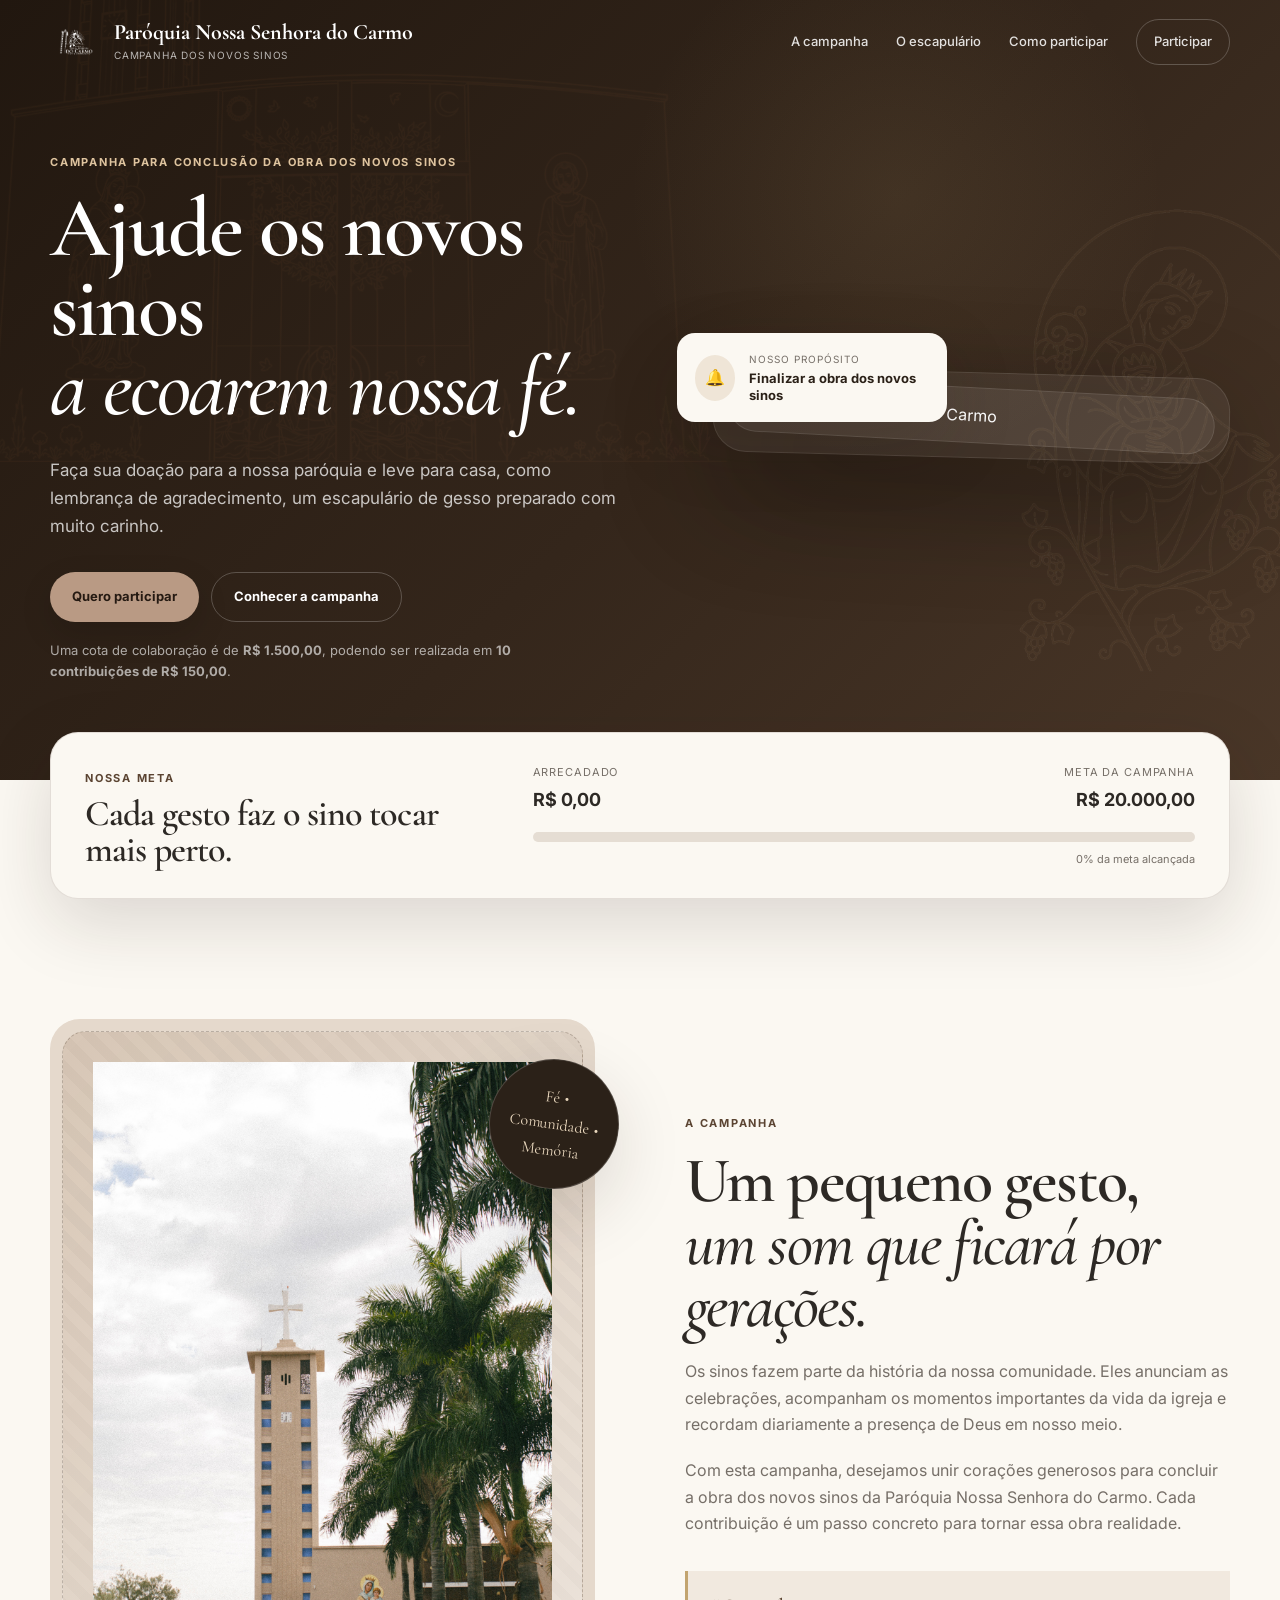
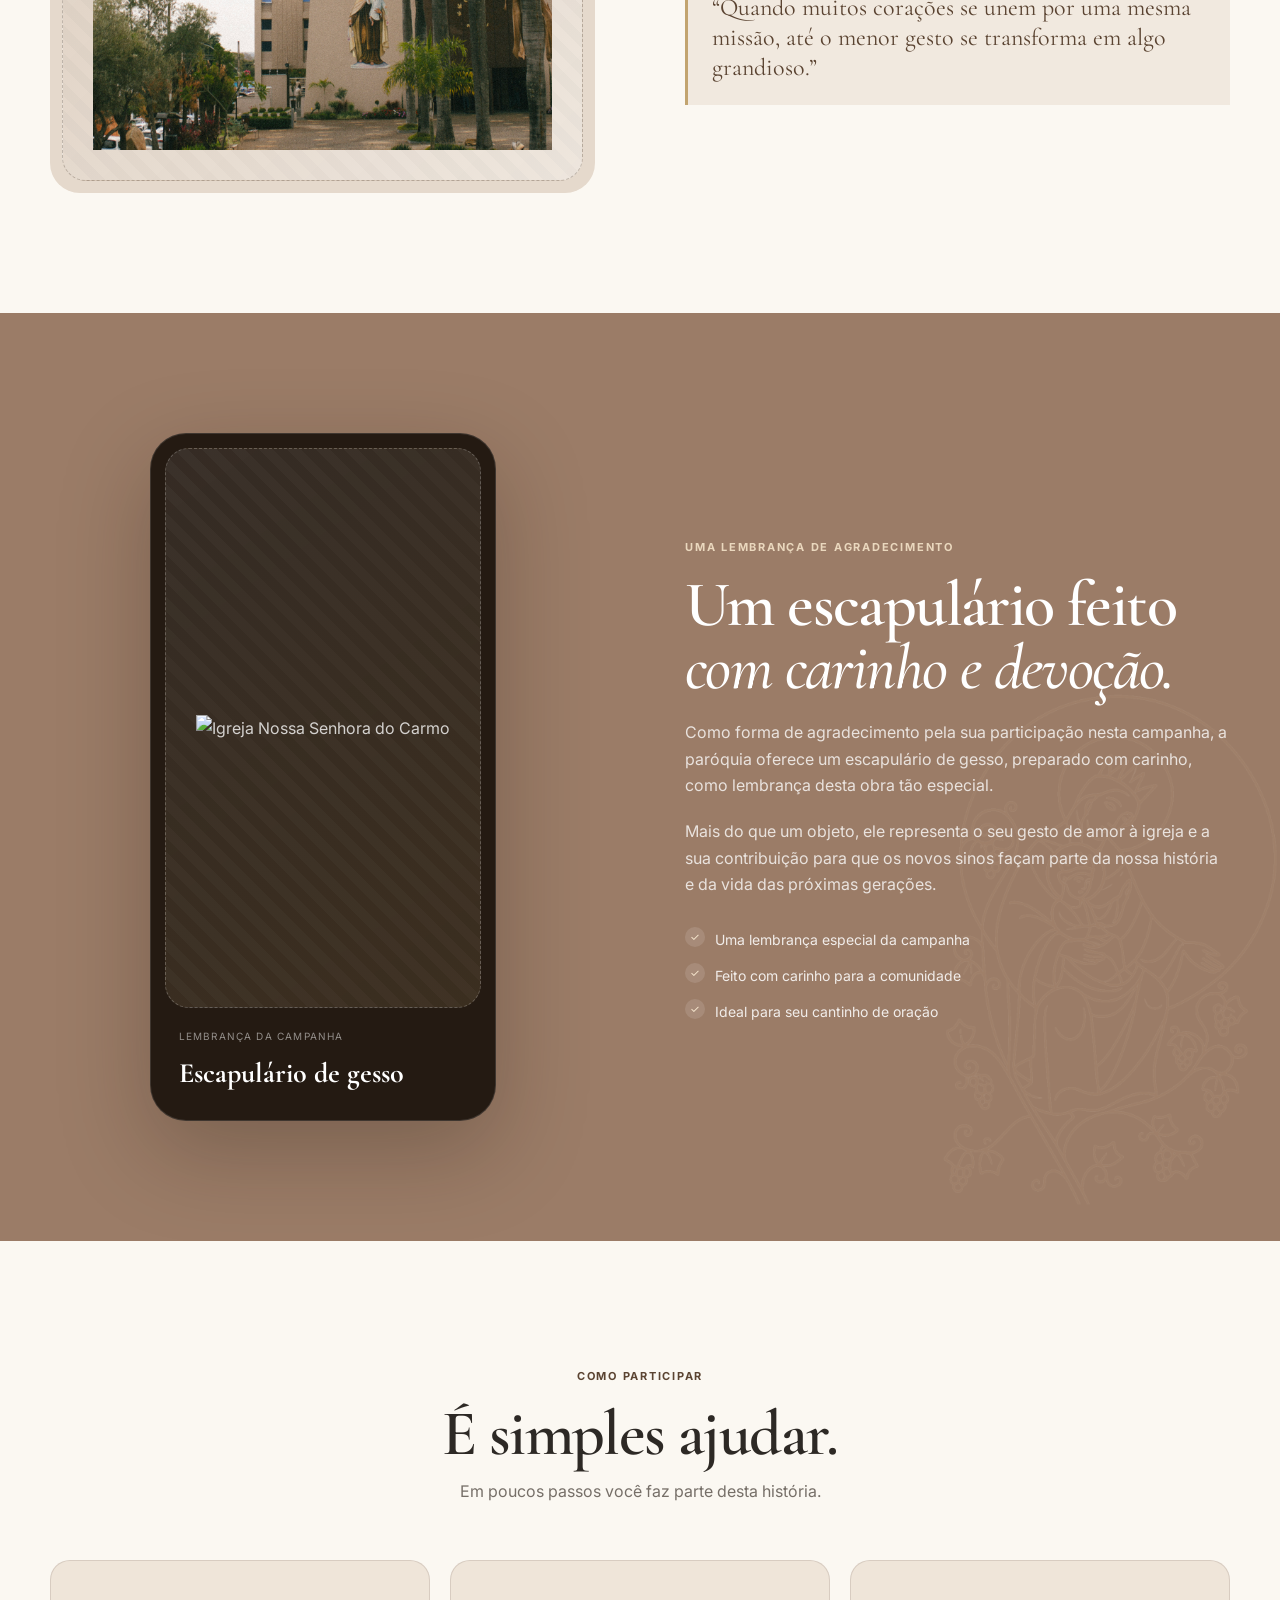
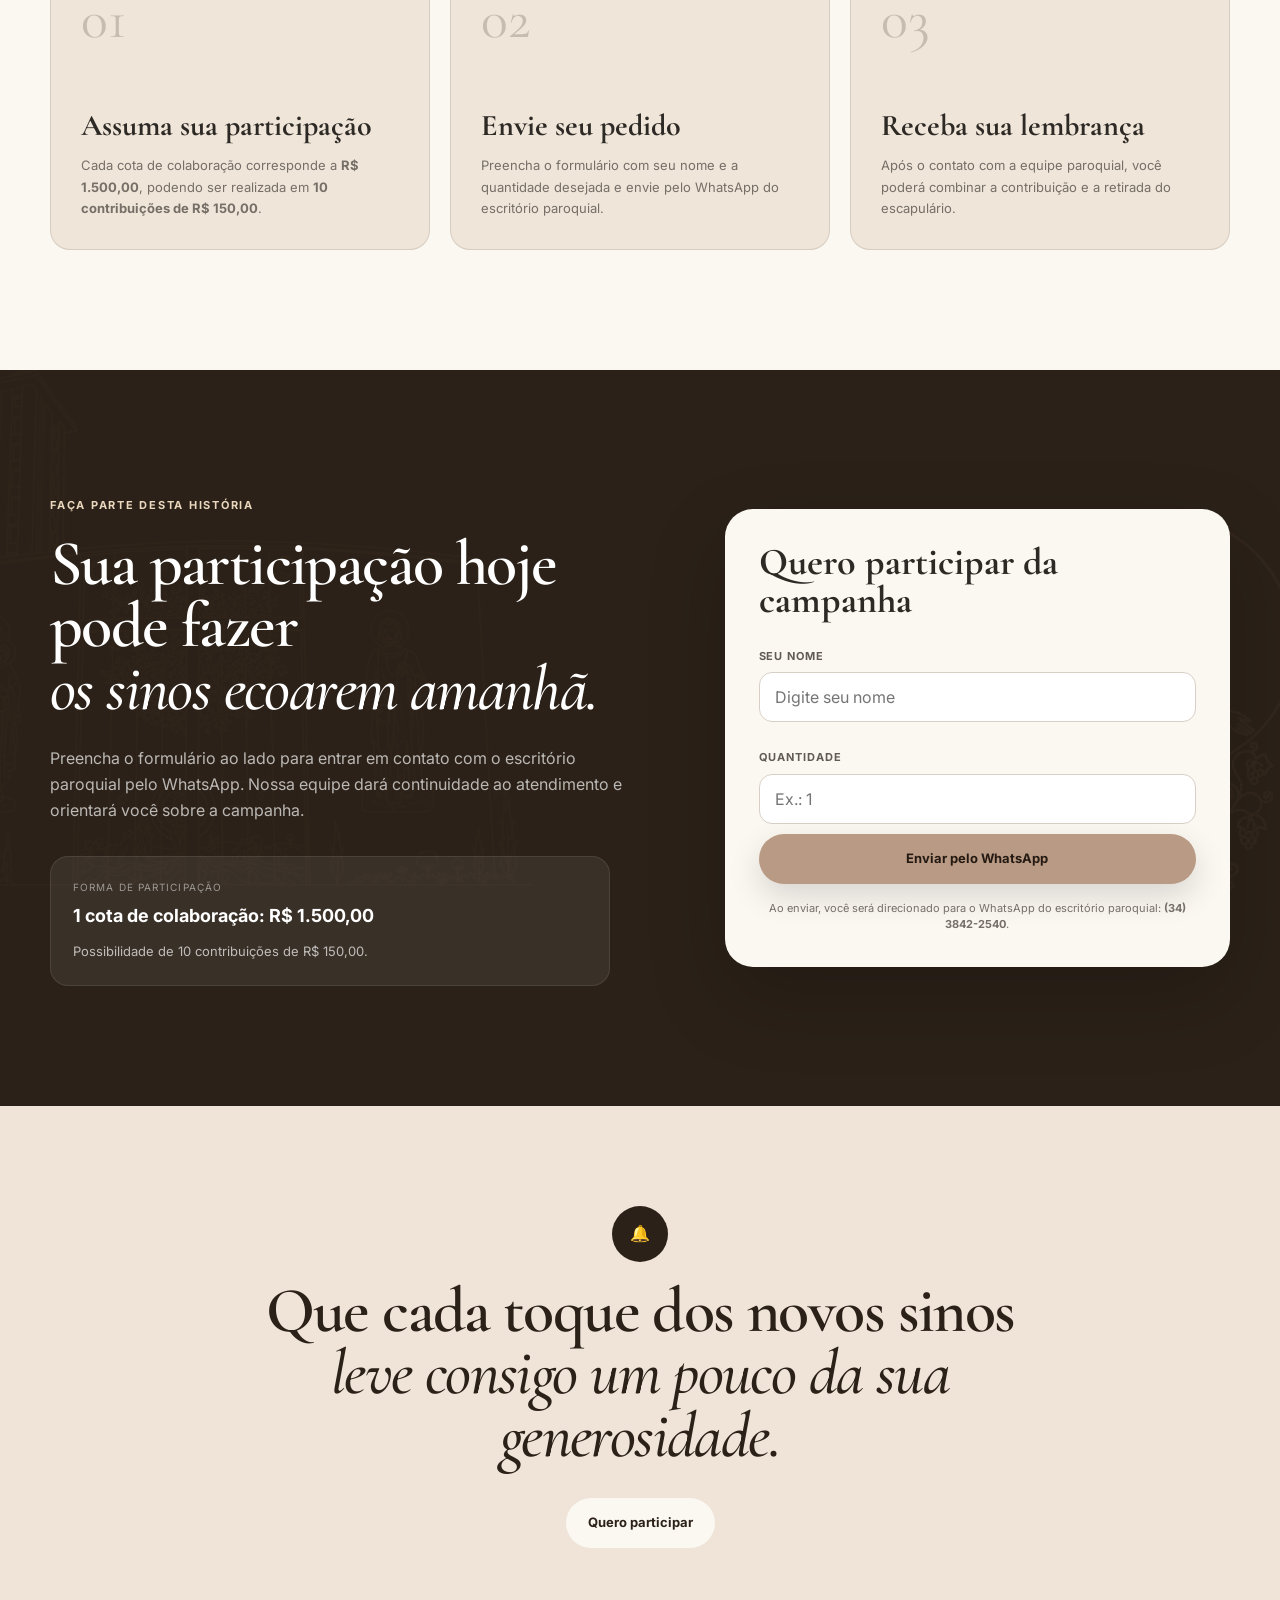
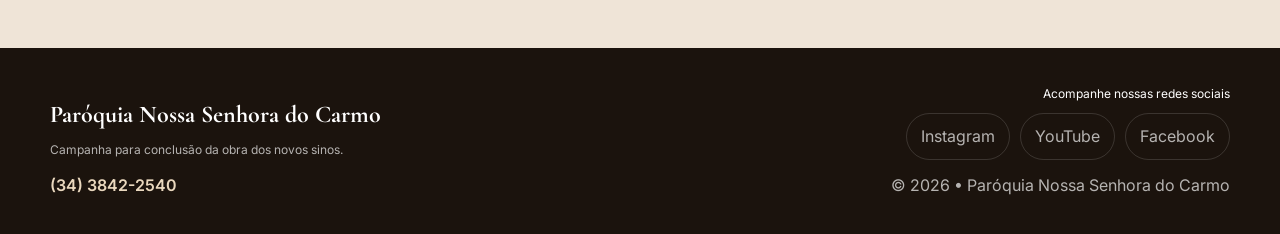
==== index.html @ fb4177fb "v1" ====
<!DOCTYPE html>
<html lang="pt-BR">
<head>
  <meta charset="UTF-8" />
  <meta name="viewport" content="width=device-width, initial-scale=1.0" />
  <meta name="theme-color" content="#2b2118" />
  <title>Campanha dos Novos Sinos | Paróquia Nossa Senhora do Carmo</title>
  <meta
    name="description"
    content="Ajude a concluir a obra dos novos sinos da Paróquia Nossa Senhora do Carmo. Faça sua doação e leve para casa um escapulário de gesso como lembrança de agradecimento."
  />
  <link rel="preconnect" href="https://fonts.googleapis.com">
  <link rel="preconnect" href="https://fonts.gstatic.com" crossorigin>
  <link href="https://fonts.googleapis.com/css2?family=Cormorant+Garamond:ital,wght@0,500;0,600;1,500&family=Inter:wght@400;500;600;700&display=swap" rel="stylesheet">
  <link rel="stylesheet" href="style.css" />
</head>
<body>

  <header class="header" id="inicio">
    <div class="container nav">
      <a class="brand" href="#inicio" aria-label="Página inicial">

    <img
        src="img/logo.png"
        alt="Logo da Paróquia Nossa Senhora do Carmo"
        class="brand-logo"
    >

    <span>
        <strong>Paróquia Nossa Senhora do Carmo</strong>
        <small>Campanha dos Novos Sinos</small>
    </span>

</a>

      <button class="menu-button" type="button" aria-label="Abrir menu" aria-expanded="false">
        <span></span><span></span><span></span>
      </button>

      <nav class="menu">
        <a href="#campanha">A campanha</a>
        <a href="#escapulario">O escapulário</a>
        <a href="#como-participar">Como participar</a>
        <a href="#doar" class="menu-cta">Participar</a>
      </nav>
    </div>
  </header>

  <main>
    <section class="hero">
      <img src="img/ornamento-igreja.png" alt="" class="ornament ornament-hero-left" aria-hidden="true">
      <img src="img/ornamento-maria.png" alt="" class="ornament ornament-hero-right" aria-hidden="true">

      <div class="container hero-grid">
        <div class="hero-copy reveal">
          <span class="eyebrow">Campanha para conclusão da obra dos novos sinos</span>
          <h1>
            Ajude os novos sinos
            <em>a ecoarem nossa fé.</em>
          </h1>

          <p class="hero-text">
            Faça sua doação para a nossa paróquia e leve para casa, como
            lembrança de agradecimento, um escapulário de gesso preparado
            com muito carinho.
          </p>

          <div class="hero-actions">
            <a class="btn btn-primary" href="#doar">Quero participar</a>
            <a class="btn btn-ghost" href="#campanha">Conhecer a campanha</a>
          </div>

          <p class="hero-note">
            Uma cota de colaboração é de <strong>R$ 1.500,00</strong>, podendo ser
            realizada em <strong>10 contribuições de R$ 150,00</strong>.
          </p>
        </div>

        <div class="hero-card reveal">
          <div class="hero-photo">
             <div class="hero-photo">

        <img 
            src="img/1-IMG_0016.jpg" 
            alt="Igreja Nossa Senhora do Carmo"
            class="hero-img"
        >

    </div>
          </div>

          <div class="mini-card">
            <span class="mini-icon">🔔</span>
            <div>
              <small>Nosso propósito</small>
              <strong>Finalizar a obra dos novos sinos</strong>
            </div>
          </div>
        </div>
      </div>
    </section>

    <section class="progress-section">
      <div class="container">
        <div class="progress-card reveal">
          <div>
            <span class="eyebrow dark">Nossa meta</span>
            <h2>Cada gesto faz o sino tocar mais perto.</h2>
          </div>

          <div class="progress-content">
            <div class="progress-values">
              <div>
                <small>Arrecadado</small>
                <strong id="raisedValue">R$ 0,00</strong>
              </div>
              <div class="goal">
                <small>Meta da campanha</small>
                <strong id="goalValue">R$ 20.000,00</strong>
              </div>
            </div>

            <div class="progress-track" aria-label="Progresso da campanha">
              <div class="progress-bar" id="progressBar"></div>
            </div>

            <p id="progressText">0% da meta alcançada</p>
          </div>
        </div>
      </div>
    </section>

    <section class="section campaign" id="campanha">
      <img src="img/ornamento-igreja.png" alt="" class="ornament ornament-section-left" aria-hidden="true">

      <div class="container split">
        <div class="visual-card reveal">
          <div class="photo-placeholder tall">
            <img 
            src="img/IMG_8673.jpg" 
            alt="Igreja Nossa Senhora do Carmo"
            class="hero-img"
        >
          </div>
          <div class="seal">Fé • Comunidade • Memória</div>
        </div>

        <div class="content reveal">
          <span class="eyebrow">A campanha</span>
          <h2>Um pequeno gesto,<br><em>um som que ficará por gerações.</em></h2>

          <p>
            Os sinos fazem parte da história da nossa comunidade. Eles anunciam
            as celebrações, acompanham os momentos importantes da vida da igreja
            e recordam diariamente a presença de Deus em nosso meio.
          </p>

          <p>
            Com esta campanha, desejamos unir corações generosos para concluir
            a obra dos novos sinos da Paróquia Nossa Senhora do Carmo. Cada
            contribuição é um passo concreto para tornar essa obra realidade.
          </p>

          <div class="quote">
            “Quando muitos corações se unem por uma mesma missão,
            até o menor gesto se transforma em algo grandioso.”
          </div>
        </div>
      </div>
    </section>

    <section class="section scapular" id="escapulario">
      <img src="img/ornamento-maria.png" alt="" class="ornament ornament-section-right" aria-hidden="true">

      <div class="container split reverse">
        <div class="content reveal">
          <span class="eyebrow light">Uma lembrança de agradecimento</span>
          <h2>Um escapulário feito<br><em>com carinho e devoção.</em></h2>

          <p>
            Como forma de agradecimento pela sua participação nesta campanha,
            a paróquia oferece um escapulário de gesso, preparado com carinho,
            como lembrança desta obra tão especial.
          </p>

          <p>
            Mais do que um objeto, ele representa o seu gesto de amor à igreja
            e a sua contribuição para que os novos sinos façam parte da nossa
            história e da vida das próximas gerações.
          </p>

          <ul class="check-list">
            <li>Uma lembrança especial da campanha</li>
            <li>Feito com carinho para a comunidade</li>
            <li>Ideal para seu cantinho de oração</li>
          </ul>
        </div>

        <div class="product-frame reveal">
          <div class="photo-placeholder product">
            <img 
            src="img/IMG_4727.jpg.jpeg" 
            alt="Igreja Nossa Senhora do Carmo"
            class="hero-img"
        >

          </div>
          <div class="product-caption">
            <small>Lembrança da campanha</small>
            <strong>Escapulário de gesso</strong>
          </div>
        </div>
      </div>
    </section>

    <section class="section steps" id="como-participar">
      <div class="container">
        <div class="section-heading reveal">
          <span class="eyebrow">Como participar</span>
          <h2>É simples ajudar.</h2>
          <p>Em poucos passos você faz parte desta história.</p>
        </div>

        <div class="steps-grid">
          <article class="step-card reveal">
            <span class="step-number">01</span>
            <h3>Assuma sua participação</h3>
            <p>
              Cada cota de colaboração corresponde a <strong>R$ 1.500,00</strong>,
              podendo ser realizada em <strong>10 contribuições de R$ 150,00</strong>.
            </p>
          </article>

          <article class="step-card reveal">
            <span class="step-number">02</span>
            <h3>Envie seu pedido</h3>
            <p>
              Preencha o formulário com seu nome e a quantidade desejada e envie
              pelo WhatsApp do escritório paroquial.
            </p>
          </article>

          <article class="step-card reveal">
            <span class="step-number">03</span>
            <h3>Receba sua lembrança</h3>
            <p>
              Após o contato com a equipe paroquial, você poderá combinar a
              contribuição e a retirada do escapulário.
            </p>
          </article>
        </div>
      </div>
    </section>

    <section class="section donation" id="doar">
      <img src="img/ornamento-igreja.png" alt="" class="ornament ornament-donation-left" aria-hidden="true">
      <img src="img/ornamento-maria.png" alt="" class="ornament ornament-donation-right" aria-hidden="true">

      <div class="container donation-grid">
        <div class="donation-copy reveal">
          <span class="eyebrow light">Faça parte desta história</span>
          <h2>
            Sua participação hoje pode fazer
            <em>os sinos ecoarem amanhã.</em>
          </h2>

          <p>
            Preencha o formulário ao lado para entrar em contato com o escritório
            paroquial pelo WhatsApp. Nossa equipe dará continuidade ao atendimento
            e orientará você sobre a campanha.
          </p>

          <div class="info-card">
            <small>Forma de participação</small>
            <strong>1 cota de colaboração: R$ 1.500,00</strong>
            <p>Possibilidade de 10 contribuições de R$ 150,00.</p>
          </div>
        </div>

        <div class="donation-form reveal">
          <h3>Quero participar da campanha</h3>

          <label for="name">Seu nome</label>
          <input id="name" type="text" placeholder="Digite seu nome" />

          <label for="quantity">Quantidade</label>
          <input id="quantity" type="number" min="1" step="1" placeholder="Ex.: 1" />

          <button type="button" class="btn btn-primary btn-full" id="whatsappButton">
            Enviar pelo WhatsApp
          </button>

          <p class="form-note">
            Ao enviar, você será direcionado para o WhatsApp do escritório
            paroquial: <strong>(34) 3842-2540</strong>.
          </p>
        </div>
      </div>
    </section>

    <section class="final-cta">
      <div class="container reveal">
        <span class="symbol">🔔</span>
        <h2>Que cada toque dos novos sinos<br><em>leve consigo um pouco da sua generosidade.</em></h2>
        <a href="#doar" class="btn btn-light">Quero participar</a>
      </div>
    </section>
  </main>

  <footer class="footer">
    <div class="container footer-content">
      <div class="footer-left">
        <strong>Paróquia Nossa Senhora do Carmo</strong>
        <p>Campanha para conclusão da obra dos novos sinos.</p>
        <a href="tel:+553438422540" class="footer-phone">(34) 3842-2540</a>
      </div>

      <div class="footer-right">
        <p class="footer-title">Acompanhe nossas redes sociais</p>
        <div class="social-links">
          <a href="https://www.instagram.com/paroquia.nsdocarmo/" target="_blank" rel="noopener noreferrer">Instagram</a>
          <a href="https://www.youtube.com/@par%C3%B3quianossasenhoradocarmomc" target="_blank" rel="noopener noreferrer">YouTube</a>
          <a href="https://www.facebook.com/nsdocarmomontecarmelo?locale=pt_BR" target="_blank" rel="noopener noreferrer">Facebook</a>
        </div>
        <p>© <span id="year"></span> • Paróquia Nossa Senhora do Carmo</p>
      </div>
    </div>
  </footer>

  <script src="script.js"></script>
</body>
</html>
---- style.css ----
:root {
  --brown-950: #1b130d;
  --brown-900: #2b2118;
  --brown-800: #3b2c20;
  --brown-700: #5b4432;
  --taupe: #9b7c67;
  --taupe-light: #b99a84;
  --cream: #f5f0e8;
  --ivory: #fbf8f2;
  --gold: #c2a46f;
  --white: #ffffff;
  --text: #2d2925;
  --muted: #766f68;
  --border: rgba(61, 44, 31, 0.13);
  --shadow: 0 24px 70px rgba(42, 29, 18, 0.15);
  --radius-xl: 28px;
  --radius-lg: 20px;
  --radius-md: 14px;
  --container: 1180px;
}

* { box-sizing: border-box; margin: 0; padding: 0; }
html { scroll-behavior: smooth; }
body { font-family: "Inter", sans-serif; background: var(--ivory); color: var(--text); line-height: 1.65; }
body.menu-open { overflow: hidden; }
img { max-width: 100%; display: block; }
button, input { font: inherit; }
a { color: inherit; text-decoration: none; }
.container { width: min(var(--container), calc(100% - 40px)); margin-inline: auto; }

.header { position: fixed; top: 0; left: 0; right: 0; z-index: 100; transition: .3s ease; border-bottom: 1px solid transparent; }
.header.scrolled { background: rgba(33, 23, 15, .94); backdrop-filter: blur(18px); border-color: rgba(255,255,255,.08); }

.nav { height: 84px; display: flex; align-items: center; justify-content: space-between; gap: 24px; }
.brand { display: flex; align-items: center; gap: 12px; color: var(--white); }
.brand-logo {
    width: 52px;
    height: 52px;
    object-fit: contain;
    flex-shrink: 0;
}
.brand strong, .brand small { display: block; }
.brand strong { font-family: "Cormorant Garamond", serif; font-size: 22px; line-height: 1; }
.brand small { margin-top: 4px; font-size: 10px; letter-spacing: .08em; text-transform: uppercase; opacity: .68; }

.menu { display: flex; align-items: center; gap: 28px; color: rgba(255,255,255,.86); font-size: 13px; font-weight: 500; }
.menu a { transition: .2s ease; }
.menu a:hover { color: var(--white); }
.menu-cta { padding: 11px 17px; border: 1px solid rgba(255,255,255,.22); border-radius: 999px; }

.menu-button { display: none; width: 42px; height: 42px; border: 0; background: transparent; cursor: pointer; }
.menu-button span { display: block; height: 2px; width: 24px; margin: 5px auto; background: var(--white); transition: .25s ease; }

.ornament { position: absolute; pointer-events: none; user-select: none; mix-blend-mode: screen; }
.hero { position: relative; min-height: 780px; display: flex; align-items: center; overflow: hidden; color: var(--white); background: radial-gradient(circle at 70% 25%, rgba(194,164,111,.10), transparent 25%), linear-gradient(135deg, #21170f 0%, #34261b 54%, #4a3728 100%); padding: 140px 0 90px; }
.ornament-hero-left { left: -120px; bottom: -20px; width: min(900px, 85vw); opacity: .12; }
.ornament-hero-right { right: -80px; top: 110px; width: min(380px, 32vw); opacity: .10; }
.hero-grid { position: relative; z-index: 2; display: grid; grid-template-columns: 1.06fr .94fr; align-items: center; gap: 80px; }

.eyebrow { display: inline-block; text-transform: uppercase; letter-spacing: .16em; font-size: 11px; font-weight: 700; color: var(--brown-700); margin-bottom: 18px; }
.eyebrow.light { color: #ead8be; }
.eyebrow.dark { color: var(--brown-700); margin-bottom: 8px; }
.hero .eyebrow { color: #dfc49f; }

h1, h2 { font-family: "Cormorant Garamond", serif; font-weight: 600; letter-spacing: -.025em; }
.hero h1 { font-size: clamp(54px, 6.6vw, 92px); line-height: .94; max-width: 800px; }
h1 em, h2 em { display: block; font-weight: 500; font-style: italic; color: inherit; }

.hero-text { max-width: 660px; margin-top: 28px; font-size: 17px; color: rgba(255,255,255,.74); }
.hero-actions { display: flex; flex-wrap: wrap; gap: 12px; margin-top: 32px; }

.btn { min-height: 50px; display: inline-flex; align-items: center; justify-content: center; padding: 0 22px; border: 0; border-radius: 999px; cursor: pointer; font-weight: 700; font-size: 13px; transition: .2s ease; }
.btn:hover { transform: translateY(-2px); }
.btn-primary { background: var(--taupe-light); color: #251a12; box-shadow: 0 12px 32px rgba(0,0,0,.14); }
.btn-primary:hover { background: #c7aa94; }
.btn-ghost { color: var(--white); border: 1px solid rgba(255,255,255,.22); }
.btn-light { background: var(--ivory); color: var(--brown-900); }
.btn-full { width: 100%; }

.hero-note { margin-top: 18px; max-width: 550px; font-size: 13px; color: rgba(255,255,255,.62); }
.hero-card { position: relative; }
.hero-photo { padding: 14px; border-radius: 34px; background: rgba(255,255,255,.06); border: 1px solid rgba(255,255,255,.10); box-shadow: 0 40px 120px rgba(0,0,0,.25); transform: rotate(1.5deg); }
.photo-placeholder { min-height: 500px; border-radius: 24px; display: flex; flex-direction: column; align-items: center; justify-content: center; text-align: center; padding: 30px; color: rgba(255,255,255,.78); background: linear-gradient(135deg, rgba(194,164,111,.18), rgba(0,0,0,.14)), repeating-linear-gradient(45deg, rgba(255,255,255,.03) 0 10px, transparent 10px 20px); border: 1px dashed rgba(255,255,255,.22); }
.photo-placeholder span { font-size: 12px; text-transform: uppercase; letter-spacing: .12em; opacity: .72; }
.photo-placeholder strong { margin-top: 8px; max-width: 260px; font-family: "Cormorant Garamond", serif; font-size: 27px; line-height: 1.1; }

.mini-card { position: absolute; left: -36px; bottom: 36px; width: 270px; padding: 18px; display: flex; align-items: center; gap: 14px; border-radius: 18px; background: var(--ivory); color: var(--brown-900); box-shadow: var(--shadow); }
.mini-icon { width: 46px; height: 46px; border-radius: 50%; background: #efe5d7; display: grid; place-items: center; }
.mini-card small, .mini-card strong { display: block; }
.mini-card small { color: var(--muted); font-size: 10px; text-transform: uppercase; letter-spacing: .1em; }
.mini-card strong { margin-top: 3px; font-size: 13px; line-height: 1.3; }

.progress-section { position: relative; z-index: 4; margin-top: -48px; }
.progress-card { padding: 30px 34px; display: grid; grid-template-columns: .75fr 1.25fr; gap: 50px; align-items: center; border-radius: var(--radius-xl); background: var(--ivory); box-shadow: var(--shadow); border: 1px solid var(--border); }
.progress-card h2 { font-size: 36px; line-height: 1; }

.progress-values { display: flex; justify-content: space-between; gap: 30px; }
.progress-values small, .progress-values strong { display: block; }
.progress-values small { color: var(--muted); font-size: 11px; text-transform: uppercase; letter-spacing: .08em; }
.progress-values strong { margin-top: 4px; font-size: 18px; }
.goal { text-align: right; }
.progress-track { height: 10px; margin-top: 17px; overflow: hidden; border-radius: 999px; background: #e5ddd3; }
.progress-bar { height: 100%; width: 0%; border-radius: inherit; background: linear-gradient(90deg, var(--brown-700), var(--gold)); transition: width 1s ease; }
.progress-content > p { margin-top: 8px; color: var(--muted); font-size: 11px; text-align: right; }

.section { padding: 120px 0; position: relative; overflow: hidden; }
.split { display: grid; grid-template-columns: 1fr 1fr; gap: 90px; align-items: center; }
.split.reverse > :first-child { order: 2; }
.split.reverse > :last-child { order: 1; }

.content h2, .section-heading h2, .donation-copy h2, .final-cta h2 { font-size: clamp(46px, 5vw, 70px); line-height: .98; }
.content p { margin-top: 20px; color: var(--muted); max-width: 620px; }

.visual-card { position: relative; padding: 12px; border-radius: 30px; background: #e5d9cc; z-index: 2; }
.photo-placeholder.tall { min-height: 600px; color: var(--brown-900); border-color: rgba(61,44,31,.25); background: linear-gradient(135deg, rgba(176,145,116,.25), rgba(255,255,255,.35)), repeating-linear-gradient(45deg, rgba(61,44,31,.035) 0 10px, transparent 10px 20px); }
.seal { position: absolute; width: 130px; height: 130px; right: -24px; top: 40px; border-radius: 50%; display: grid; place-items: center; text-align: center; padding: 18px; font-family: "Cormorant Garamond", serif; background: var(--brown-900); color: #ead8be; border: 1px solid rgba(255,255,255,.18); box-shadow: var(--shadow); transform: rotate(8deg); }
.quote { margin-top: 34px; padding: 22px 24px; border-left: 3px solid var(--gold); background: #f1e9df; font-family: "Cormorant Garamond", serif; font-size: 24px; line-height: 1.25; color: var(--brown-700); }

.campaign .ornament-section-left { left: -180px; bottom: -90px; width: min(720px, 70vw); opacity: .09; }

.scapular { background: var(--taupe); color: var(--white); }
.scapular .content p { color: rgba(255,255,255,.78); }
.scapular .ornament-section-right { right: -40px; bottom: -90px; width: min(420px, 34vw); opacity: .10; }
.product-frame { max-width: 520px; margin-inline: auto; padding: 14px; border-radius: 36px; background: #241a12; border: 1px solid rgba(255,255,255,.12); box-shadow: 0 30px 90px rgba(28,18,11,.26); position: relative; z-index: 2; }
.photo-placeholder.product { min-height: 560px; background: linear-gradient(145deg, rgba(255,255,255,.08), rgba(194,164,111,.15)), repeating-linear-gradient(45deg, rgba(255,255,255,.025) 0 10px, transparent 10px 20px); }
.product-caption { padding: 20px 14px 10px; }
.product-caption small, .product-caption strong { display: block; }
.product-caption small { font-size: 10px; text-transform: uppercase; letter-spacing: .12em; color: rgba(255,255,255,.5); }
.product-caption strong { margin-top: 5px; font-family: "Cormorant Garamond", serif; font-size: 28px; }

.check-list { list-style: none; margin-top: 30px; display: grid; gap: 13px; }
.check-list li { position: relative; padding-left: 30px; color: rgba(255,255,255,.86); font-size: 14px; }
.check-list li::before { content: "✓"; position: absolute; left: 0; top: -1px; width: 20px; height: 20px; display: grid; place-items: center; border-radius: 50%; background: rgba(255,255,255,.12); color: #f7e7cf; font-size: 11px; }

.steps { background: var(--ivory); }
.section-heading { text-align: center; max-width: 780px; margin: 0 auto 56px; }
.section-heading p { margin-top: 12px; color: var(--muted); }
.steps-grid { display: grid; grid-template-columns: repeat(3, 1fr); gap: 20px; }
.step-card { min-height: 290px; padding: 30px; display: flex; flex-direction: column; justify-content: flex-end; border-radius: var(--radius-lg); background: #efe5d9; border: 1px solid var(--border); transition: .25s ease; }
.step-card:hover { transform: translateY(-6px); box-shadow: 0 20px 50px rgba(57,43,31,.10); }
.step-number { margin-bottom: auto; font-family: "Cormorant Garamond", serif; font-size: 56px; line-height: 1; color: rgba(61,44,31,.22); }
.step-card h3 { font-family: "Cormorant Garamond", serif; font-size: 30px; line-height: 1; }
.step-card p { margin-top: 14px; color: var(--muted); font-size: 13px; }

.donation { background: var(--brown-900); color: var(--white); }
.donation-grid { position: relative; z-index: 2; display: grid; grid-template-columns: 1fr .85fr; gap: 80px; align-items: center; }
.donation-copy p { margin-top: 24px; color: rgba(255,255,255,.68); max-width: 580px; }
.info-card { margin-top: 32px; max-width: 560px; padding: 22px; border-radius: 18px; background: rgba(255,255,255,.07); border: 1px solid rgba(255,255,255,.09); }
.info-card small, .info-card strong { display: block; }
.info-card small { font-size: 10px; text-transform: uppercase; letter-spacing: .11em; color: rgba(255,255,255,.5); }
.info-card strong { margin-top: 6px; font-size: 18px; }
.info-card p { margin-top: 10px; color: rgba(255,255,255,.68); font-size: 13px; }

.donation-form { padding: 34px; border-radius: 28px; background: var(--ivory); color: var(--text); box-shadow: 0 30px 80px rgba(0,0,0,.18); position: relative; z-index: 2; }
.donation-form h3 { font-family: "Cormorant Garamond", serif; font-size: 38px; line-height: 1; margin-bottom: 28px; }
.donation-form label { display: block; margin: 16px 0 7px; font-size: 11px; font-weight: 700; color: #625b55; text-transform: uppercase; letter-spacing: .08em; }
.donation-form input { width: 100%; height: 50px; border: 1px solid #d8d0c7; border-radius: 13px; padding: 0 15px; background: #fff; outline: none; margin-bottom: 10px; }
.donation-form input:focus { border-color: var(--taupe); box-shadow: 0 0 0 3px rgba(155,124,103,.12); }
.form-note { margin-top: 16px; color: var(--muted); font-size: 11px; line-height: 1.5; text-align: center; }

.donation .ornament-donation-left { left: -220px; bottom: -80px; width: min(800px, 72vw); opacity: .08; }
.donation .ornament-donation-right { right: -50px; top: 60px; width: min(330px, 30vw); opacity: .08; }

.final-cta { padding: 100px 0; text-align: center; color: var(--brown-900); background: #efe4d7; }
.final-cta .symbol { display: inline-grid; place-items: center; width: 56px; height: 56px; margin-bottom: 18px; border-radius: 50%; background: var(--brown-900); color: var(--white); }
.final-cta h2 { max-width: 850px; margin: 0 auto 30px; }

.footer { padding: 36px 0; background: var(--brown-950); color: rgba(255,255,255,.68); }
.footer-content { display: flex; align-items: flex-end; justify-content: space-between; gap: 30px; }
.footer-left strong { display: block; color: var(--white); font-family: "Cormorant Garamond", serif; font-size: 24px; }
.footer-left p { margin-top: 5px; font-size: 12px; }
.footer-phone { display: inline-block; margin-top: 12px; color: #ead8be; font-weight: 600; }
.footer-right { text-align: right; }
.footer-title { color: var(--white); font-size: 12px; margin-bottom: 10px; }
.social-links { display: flex; justify-content: flex-end; gap: 10px; flex-wrap: wrap; margin-bottom: 12px; }
.social-links a { padding: 9px 14px; border-radius: 999px; border: 1px solid rgba(255,255,255,.14); transition: .2s ease; }
.social-links a:hover { background: rgba(255,255,255,.08); color: var(--white); }

.reveal { opacity: 0; transform: translateY(20px); transition: opacity .7s ease, transform .7s ease; }
.reveal.visible { opacity: 1; transform: translateY(0); }

@media (max-width: 980px) {
  .menu-button { display: block; position: relative; z-index: 120; }
  .menu { position: fixed; inset: 0; display: flex; flex-direction: column; align-items: center; justify-content: center; gap: 24px; background: rgba(33,23,15,.98); transform: translateX(100%); transition: .3s ease; font-size: 18px; }
  body.menu-open .menu { transform: translateX(0); }
  body.menu-open .menu-button span:nth-child(1) { transform: translateY(7px) rotate(45deg); }
  body.menu-open .menu-button span:nth-child(2) { opacity: 0; }
  body.menu-open .menu-button span:nth-child(3) { transform: translateY(-7px) rotate(-45deg); }

  .hero-grid, .split, .donation-grid, .progress-card { grid-template-columns: 1fr; }
  .hero-grid { gap: 50px; }
  .hero { min-height: auto; }
  .hero-card { width: min(620px, 100%); margin-inline: auto; }
  .mini-card { left: 20px; }
  .progress-card { gap: 22px; }
  .split { gap: 55px; }
  .split.reverse > :first-child, .split.reverse > :last-child { order: initial; }
  .steps-grid { grid-template-columns: 1fr; }
  .step-card { min-height: 230px; }
  .donation-grid { gap: 50px; }
  .ornament-hero-left, .campaign .ornament-section-left, .donation .ornament-donation-left { width: 86vw; left: -120px; }
  .ornament-hero-right, .scapular .ornament-section-right, .donation .ornament-donation-right { width: 220px; }
}

@media (max-width: 640px) {
  .container { width: min(100% - 28px, var(--container)); }
  .nav { height: 72px; }
  .brand small { display: none; }
  .hero { padding: 120px 0 72px; }
  .hero h1 { font-size: 54px; }
  .hero-text { font-size: 15px; }
  .hero-actions { flex-direction: column; }
  .btn { width: 100%; }
  .hero-photo { padding: 8px; border-radius: 26px; }
  .photo-placeholder { min-height: 390px; border-radius: 20px; }
  .mini-card { position: relative; left: auto; bottom: auto; width: calc(100% - 30px); margin: -30px auto 0; }
  .progress-section { margin-top: -30px; }
  .progress-card { padding: 24px 20px; }
  .progress-values { gap: 15px; }
  .progress-values strong { font-size: 15px; }
  .section { padding: 82px 0; }
  .content h2, .section-heading h2, .donation-copy h2, .final-cta h2 { font-size: 46px; }
  .visual-card .photo-placeholder.tall, .photo-placeholder.product { min-height: 460px; }
  .seal { width: 105px; height: 105px; right: -6px; font-size: 14px; }
  .donation-form { padding: 25px 19px; }
  .footer-content { align-items: flex-start; flex-direction: column; }
  .footer-right { text-align: left; }
  .social-links { justify-content: flex-start; }
  .ornament-hero-right, .scapular .ornament-section-right, .donation .ornament-donation-right { width: 180px; opacity: .08; }
}
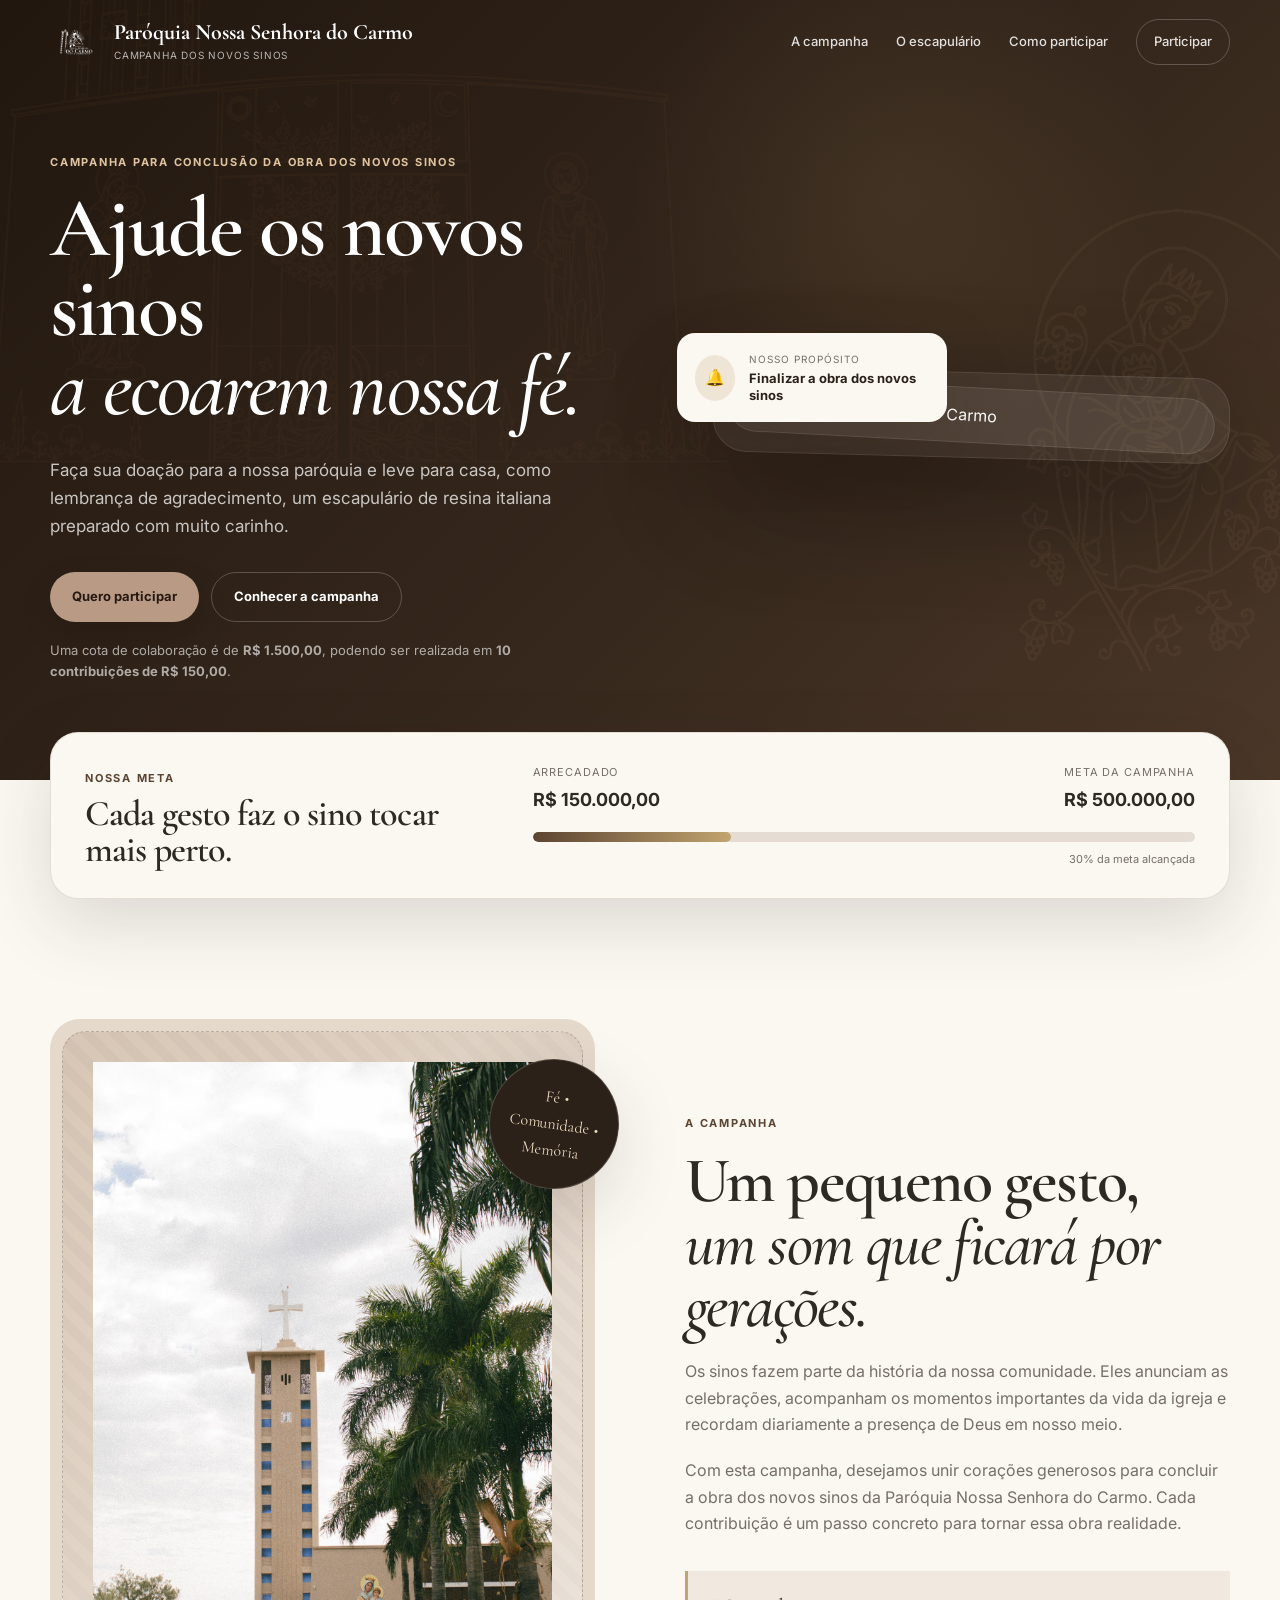
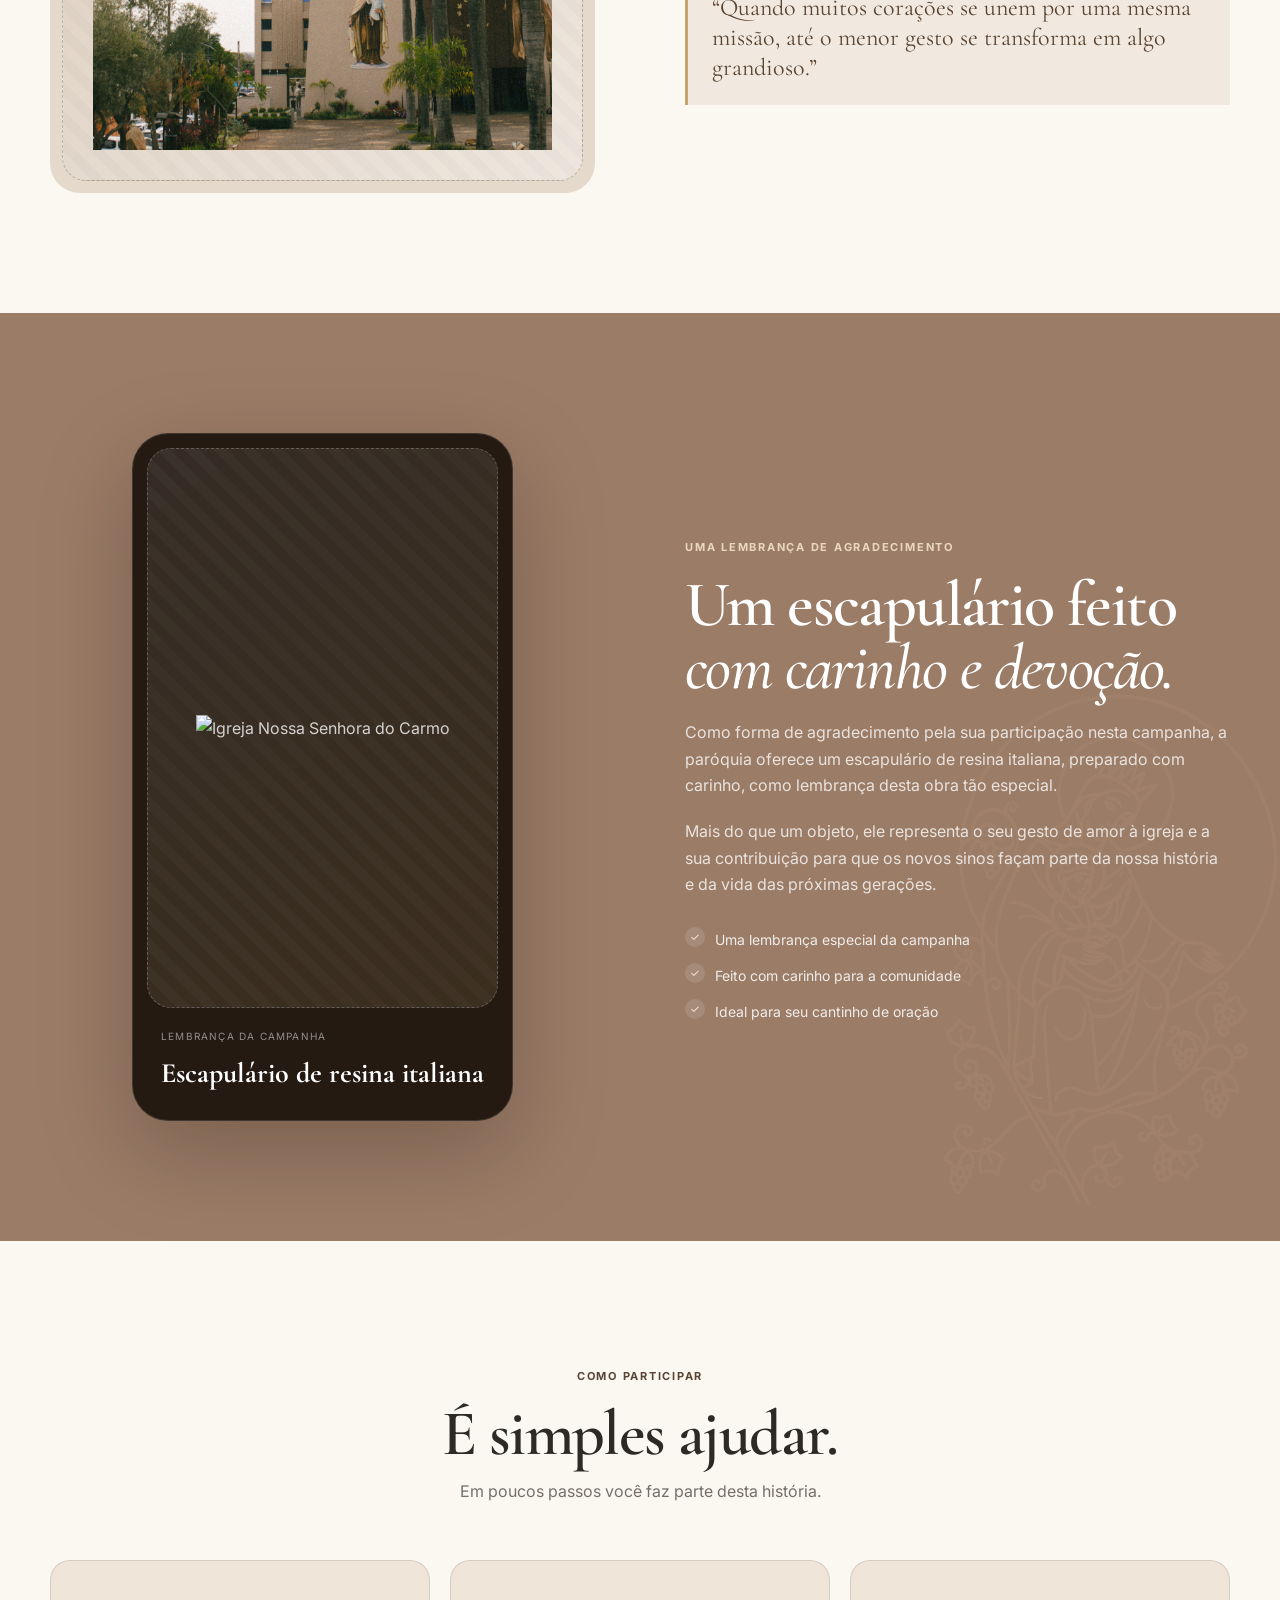
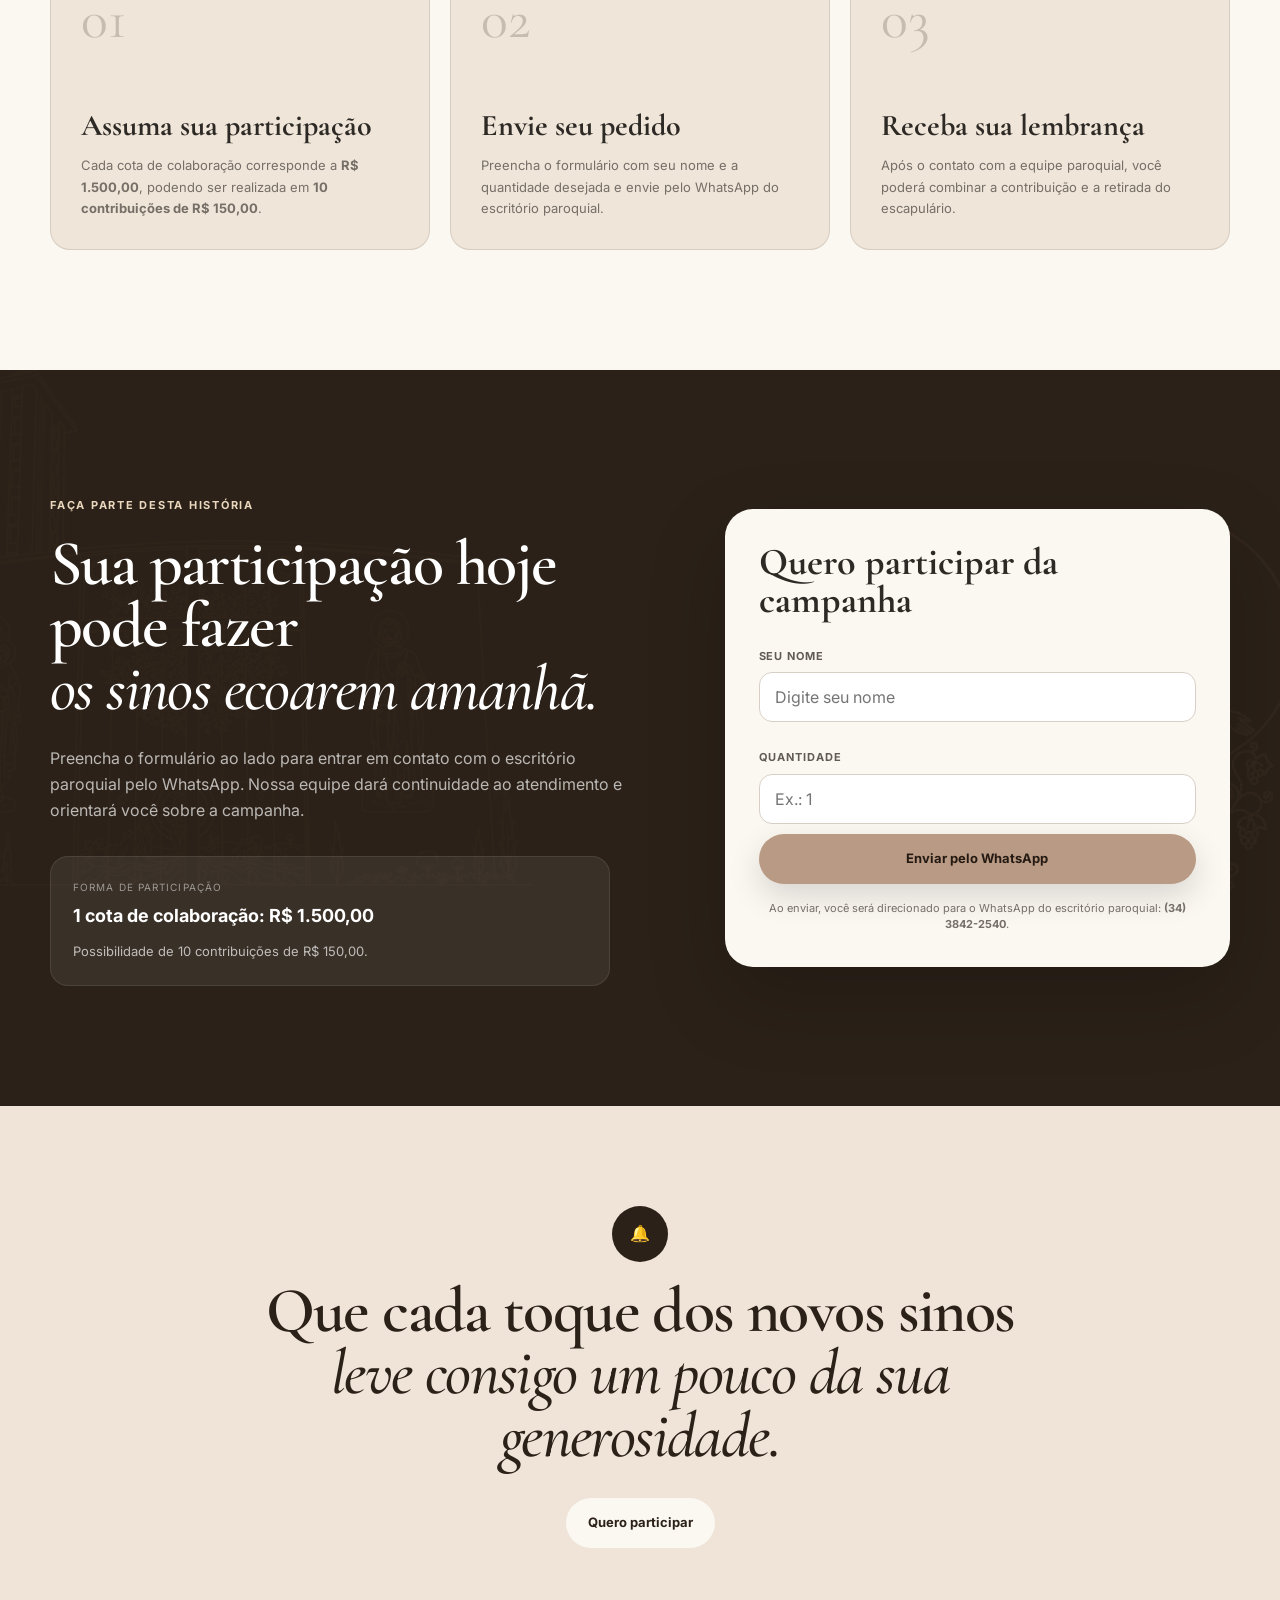
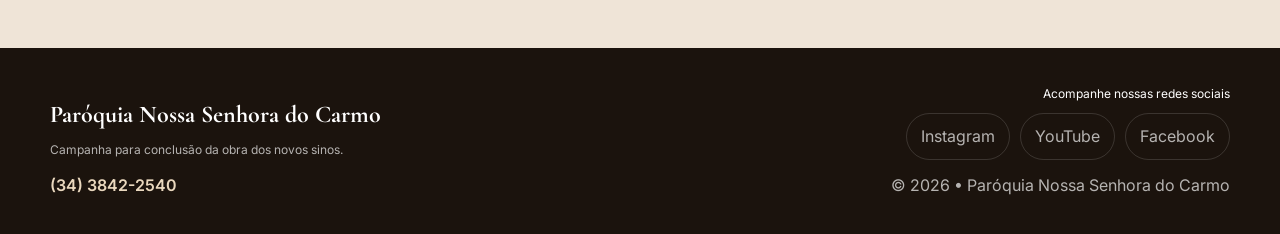
==== commit 224eb189: "vf3" ====
--- a/index.html
+++ b/index.html
@@ -7,12 +7,17 @@
   <title>Campanha dos Novos Sinos | Paróquia Nossa Senhora do Carmo</title>
   <meta
     name="description"
-    content="Ajude a concluir a obra dos novos sinos da Paróquia Nossa Senhora do Carmo. Faça sua doação e leve para casa um escapulário de gesso como lembrança de agradecimento."
+    content="Ajude a concluir a obra dos novos sinos da Paróquia Nossa Senhora do Carmo. Faça sua doação e leve para casa um escapulário de Resina como lembrança de agradecimento."
   />
   <link rel="preconnect" href="https://fonts.googleapis.com">
   <link rel="preconnect" href="https://fonts.gstatic.com" crossorigin>
   <link href="https://fonts.googleapis.com/css2?family=Cormorant+Garamond:ital,wght@0,500;0,600;1,500&family=Inter:wght@400;500;600;700&display=swap" rel="stylesheet">
   <link rel="stylesheet" href="style.css" />
+
+  <link rel="apple-touch-icon" sizes="180x180" href="img/apple-touch-icon.png">
+<link rel="icon" type="image/png" sizes="32x32" href="img/favicon-32x32.png">
+<link rel="icon" type="image/png" sizes="16x16" href="img/favicon-16x16.png">
+<link rel="manifest" href="img/site.webmanifest">
 </head>
 <body>
 
@@ -61,7 +66,7 @@
 
           <p class="hero-text">
             Faça sua doação para a nossa paróquia e leve para casa, como
-            lembrança de agradecimento, um escapulário de gesso preparado
+            lembrança de agradecimento, um escapulário de resina italiana preparado
             com muito carinho.
           </p>
 
@@ -179,7 +184,7 @@
 
           <p>
             Como forma de agradecimento pela sua participação nesta campanha,
-            a paróquia oferece um escapulário de gesso, preparado com carinho,
+            a paróquia oferece um escapulário de resina italiana, preparado com carinho,
             como lembrança desta obra tão especial.
           </p>
 
@@ -207,7 +212,7 @@
           </div>
           <div class="product-caption">
             <small>Lembrança da campanha</small>
-            <strong>Escapulário de gesso</strong>
+            <strong>Escapulário de resina italiana</strong>
           </div>
         </div>
       </div>
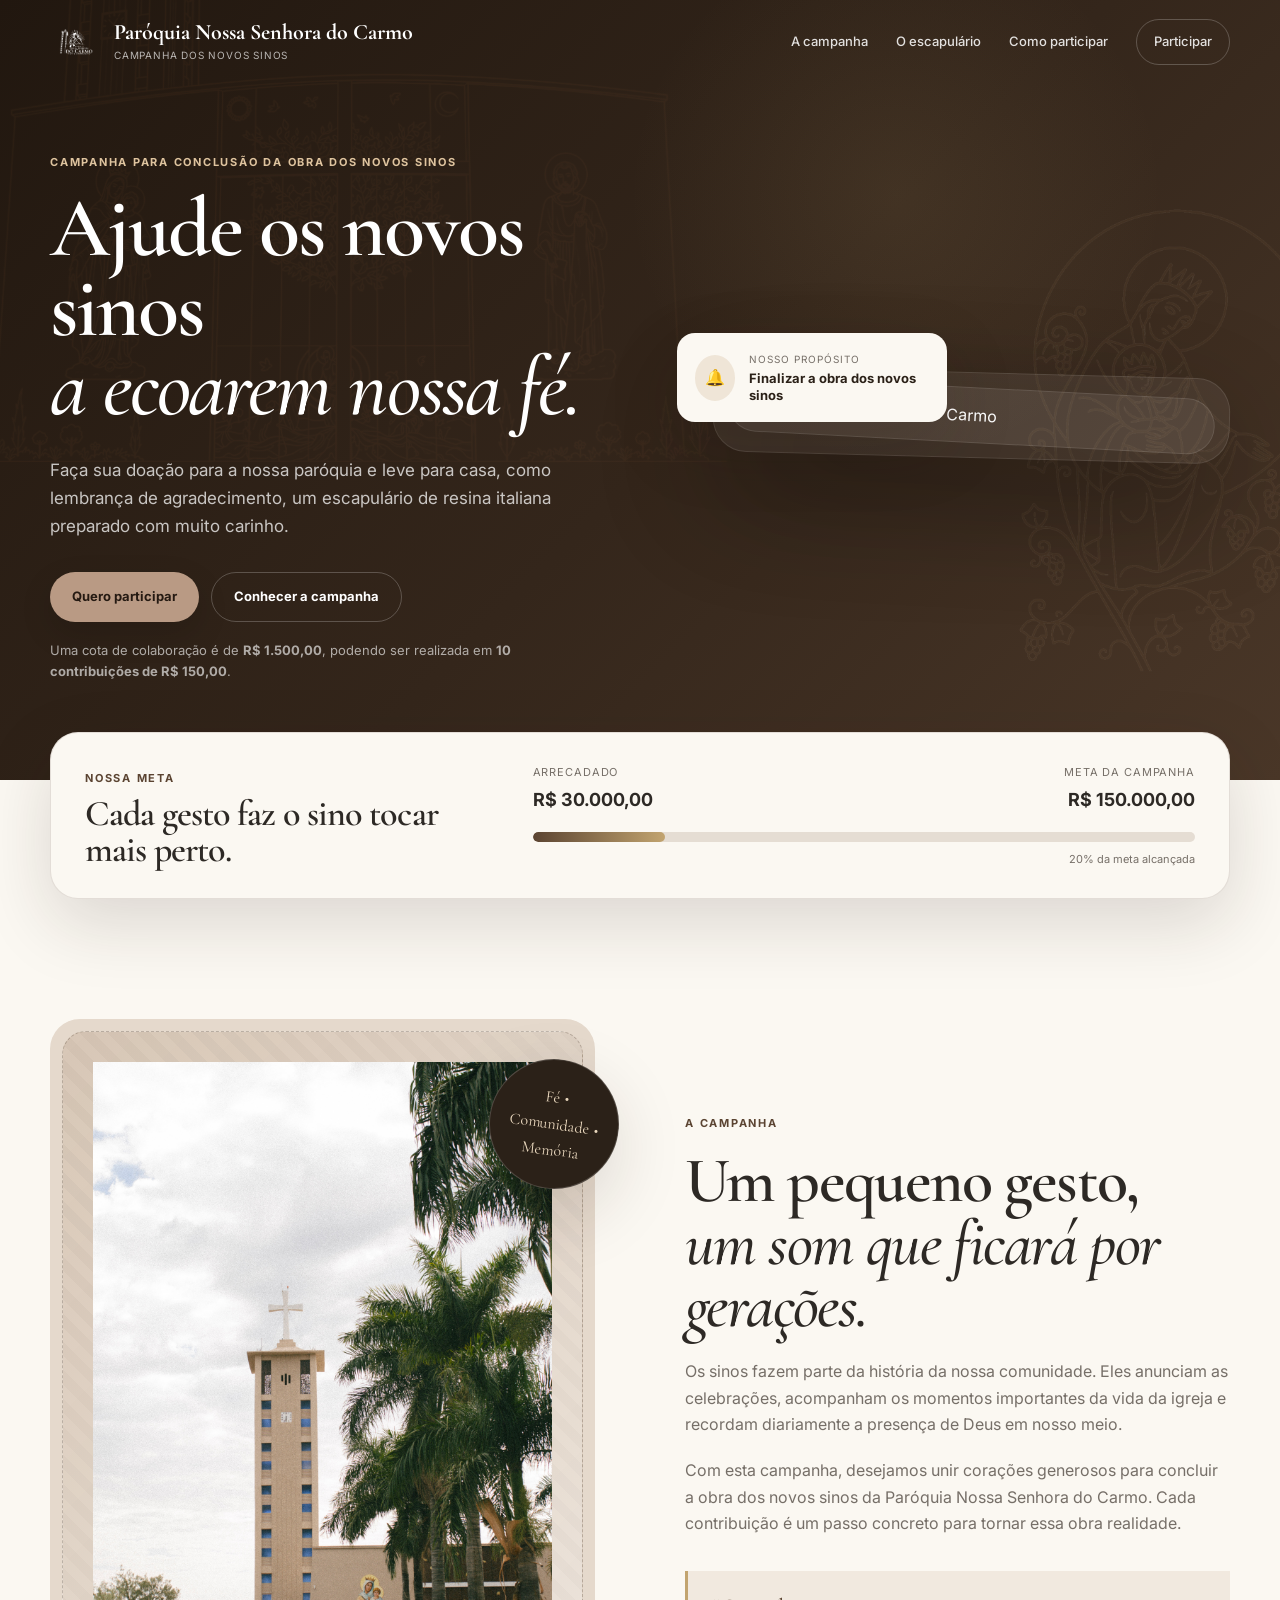
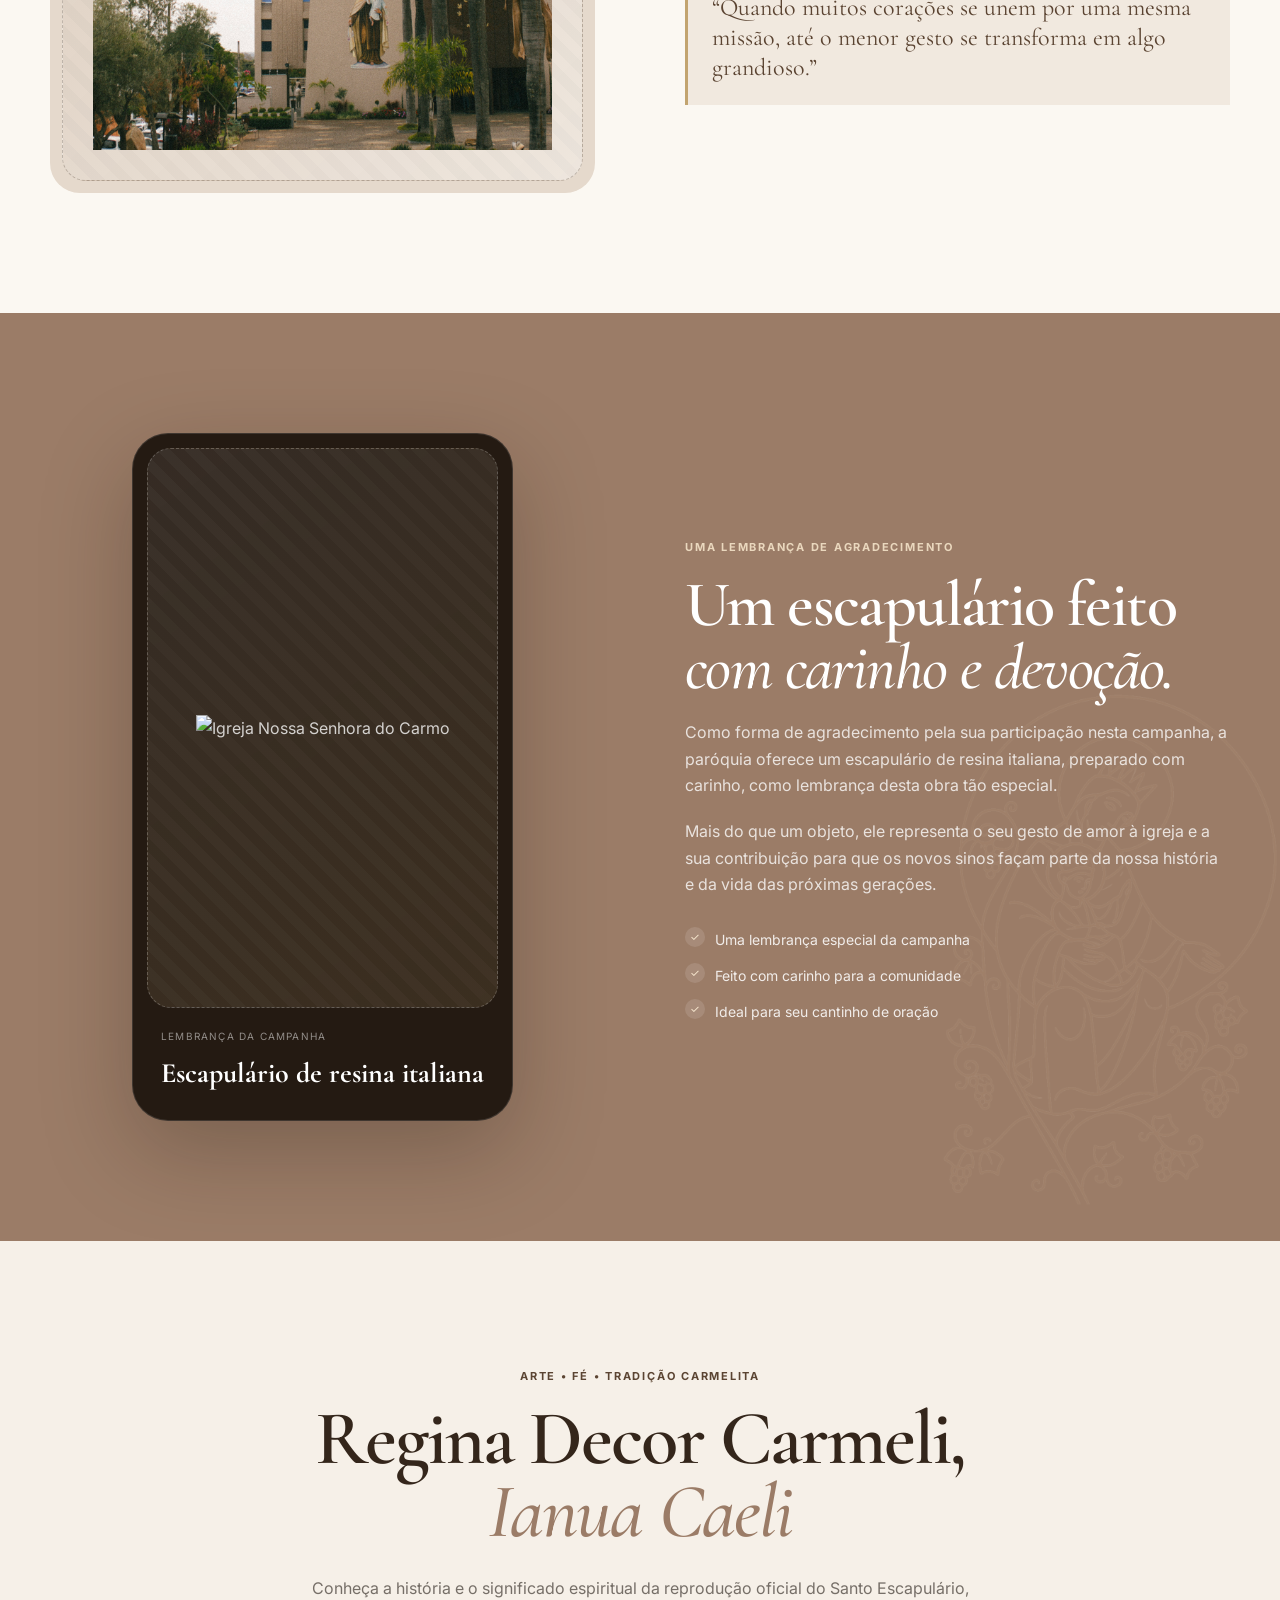
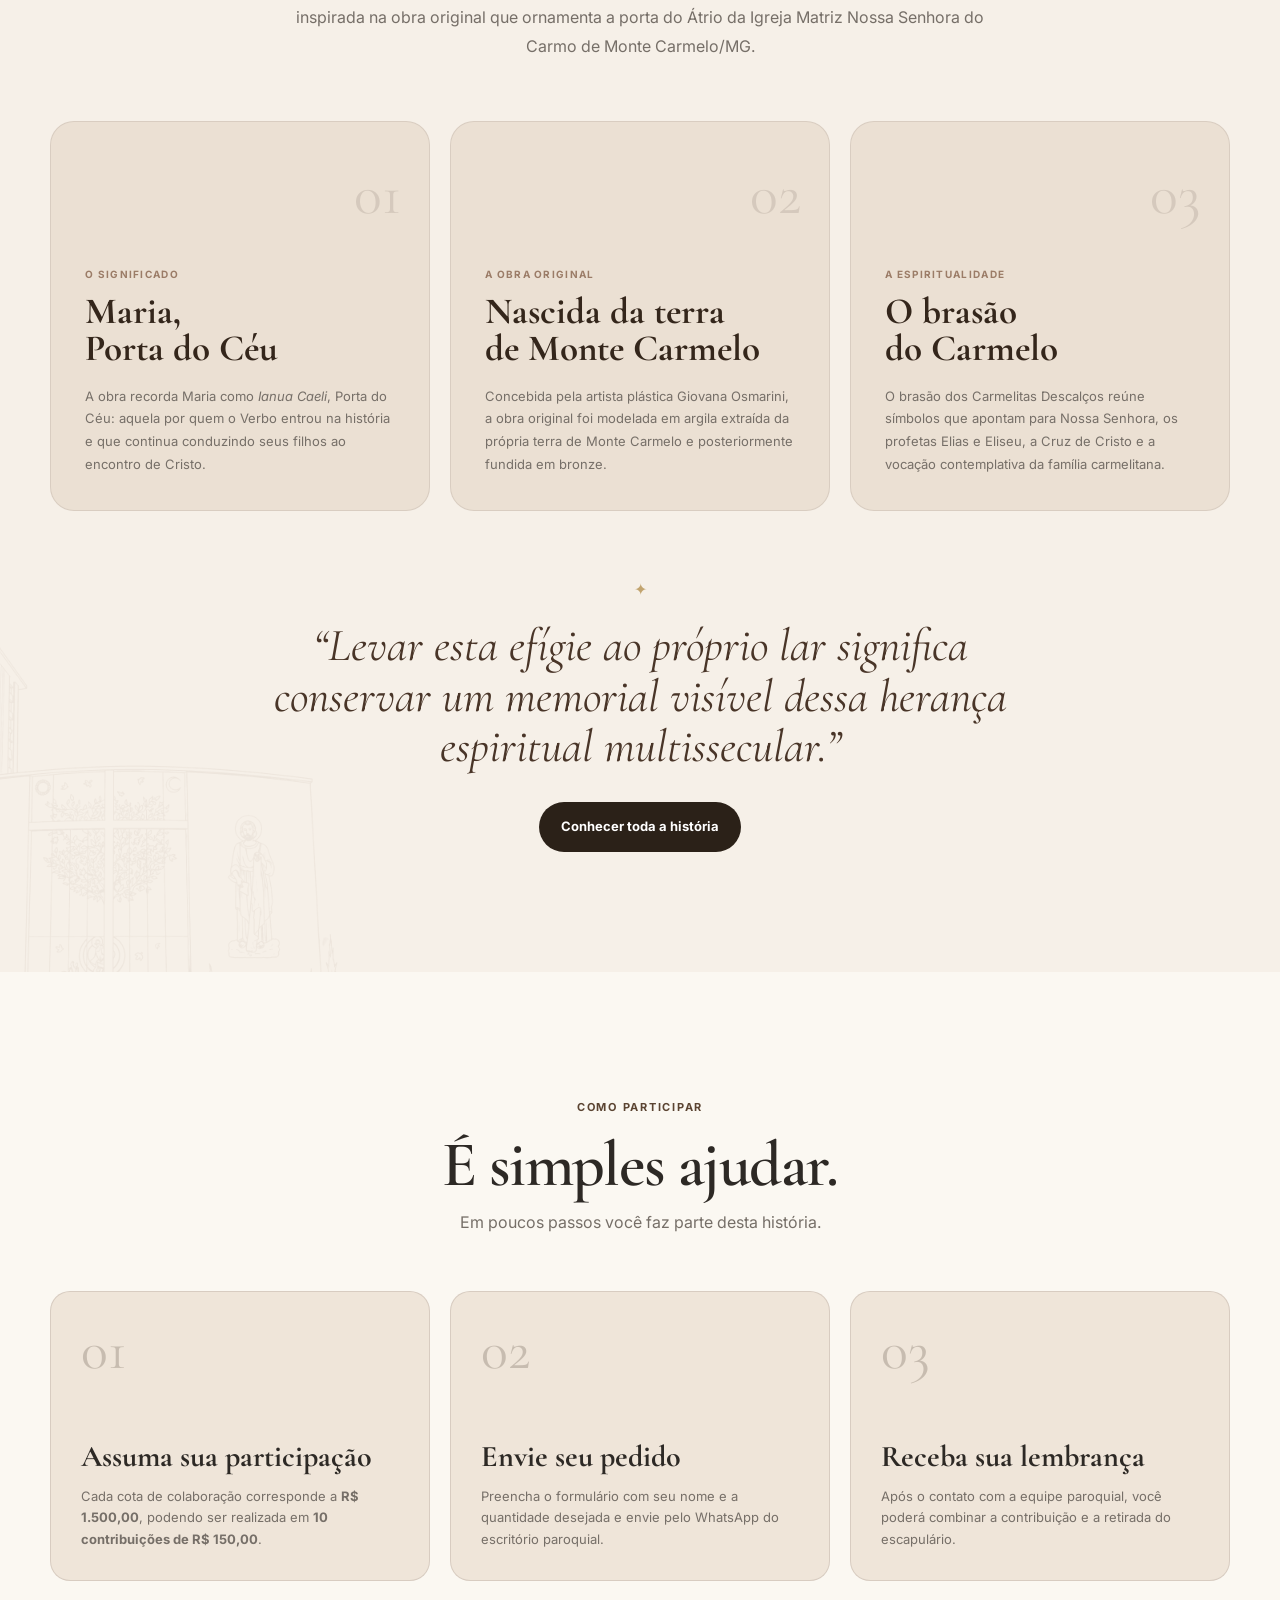
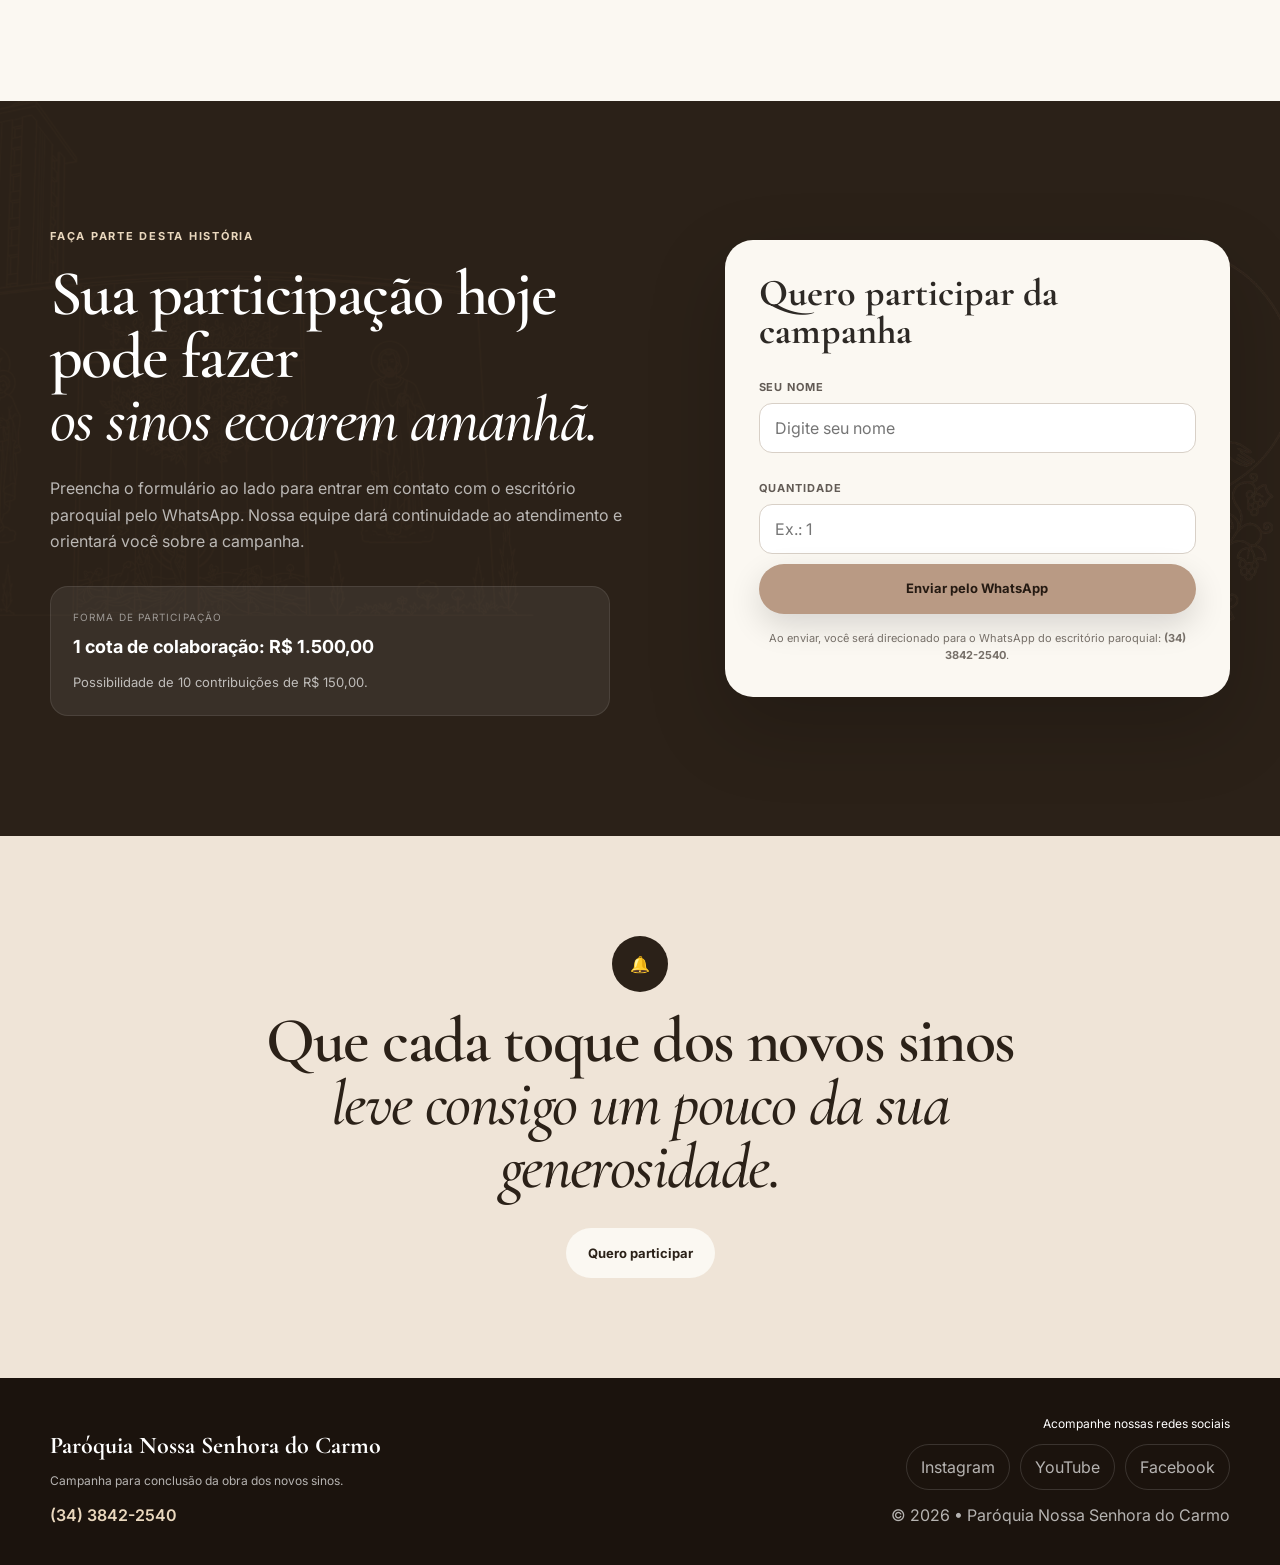
==== commit 19c2b226: "v4" ====
--- a/index.html
+++ b/index.html
@@ -218,6 +218,95 @@
       </div>
     </section>
 
+        <!-- HISTÓRIA DO ESCAPULÁRIO -->
+    <section class="section history" id="historia">
+
+        <div class="container history-header reveal">
+
+            <span class="eyebrow">
+                Arte • Fé • Tradição Carmelita
+            </span>
+
+            <h2>
+                Regina Decor Carmeli,
+                <em>Ianua Caeli</em>
+            </h2>
+
+            <p class="history-subtitle">
+                Conheça a história e o significado espiritual da reprodução oficial
+                do Santo Escapulário, inspirada na obra original que ornamenta
+                a porta do Átrio da Igreja Matriz Nossa Senhora do Carmo
+                de Monte Carmelo/MG.
+            </p>
+
+        </div>
+
+        <div class="container history-grid">
+
+            <article class="history-card reveal">
+                <span class="history-number">01</span>
+                <small>O significado</small>
+
+                <h3>Maria,<br>Porta do Céu</h3>
+
+                <p>
+                    A obra recorda Maria como <em>Ianua Caeli</em>, Porta do Céu:
+                    aquela por quem o Verbo entrou na história e que continua
+                    conduzindo seus filhos ao encontro de Cristo.
+                </p>
+            </article>
+
+            <article class="history-card reveal">
+                <span class="history-number">02</span>
+                <small>A obra original</small>
+
+                <h3>
+                    Nascida da terra<br>
+                    de Monte Carmelo
+                </h3>
+
+                <p>
+                    Concebida pela artista plástica Giovana Osmarini, a obra
+                    original foi modelada em argila extraída da própria terra
+                    de Monte Carmelo e posteriormente fundida em bronze.
+                </p>
+            </article>
+
+            <article class="history-card reveal">
+                <span class="history-number">03</span>
+                <small>A espiritualidade</small>
+
+                <h3>
+                    O brasão<br>
+                    do Carmelo
+                </h3>
+
+                <p>
+                    O brasão dos Carmelitas Descalços reúne símbolos que apontam
+                    para Nossa Senhora, os profetas Elias e Eliseu, a Cruz de Cristo
+                    e a vocação contemplativa da família carmelitana.
+                </p>
+            </article>
+
+        </div>
+
+        <div class="container history-quote reveal">
+
+            <span>✦</span>
+
+            <blockquote>
+                “Levar esta efígie ao próprio lar significa conservar
+                um memorial visível dessa herança espiritual multissecular.”
+            </blockquote>
+
+            <a href="opusculo.html" class="btn btn-dark">
+                Conhecer toda a história
+            </a>
+
+        </div>
+
+    </section>
+
     <section class="section steps" id="como-participar">
       <div class="container">
         <div class="section-heading reveal">
--- a/style.css
+++ b/style.css
@@ -90,6 +90,144 @@
 .mini-card small { color: var(--muted); font-size: 10px; text-transform: uppercase; letter-spacing: .1em; }
 .mini-card strong { margin-top: 3px; font-size: 13px; line-height: 1.3; }
 
+
+.history {
+    position: relative;
+    background: #f6f0e8;
+    overflow: hidden;
+}
+
+.history::before {
+    content: "";
+    position: absolute;
+
+    width: 800px;
+    height: 800px;
+
+    left: -300px;
+    bottom: -250px;
+
+    background:
+        url("img/ornamento-igreja.png")
+        center / contain no-repeat;
+
+    opacity: .05;
+    pointer-events: none;
+}
+
+.history-header {
+    max-width: 850px;
+    text-align: center;
+    margin-bottom: 60px;
+}
+
+.history-header h2 {
+    font-family: "Cormorant Garamond", serif;
+    font-size: clamp(52px, 6vw, 82px);
+    line-height: .95;
+    color: #34261b;
+}
+
+.history-header h2 em {
+    color: #9b7c67;
+}
+
+.history-subtitle {
+    max-width: 720px;
+    margin: 25px auto 0;
+
+    color: #766f68;
+    line-height: 1.8;
+}
+
+.history-grid {
+    display: grid;
+    grid-template-columns: repeat(3, 1fr);
+    gap: 20px;
+}
+
+.history-card {
+    position: relative;
+
+    min-height: 390px;
+    padding: 34px;
+
+    display: flex;
+    flex-direction: column;
+    justify-content: flex-end;
+
+    background: #ebe0d3;
+
+    border-radius: 24px;
+    border: 1px solid rgba(61, 44, 31, .1);
+}
+
+.history-number {
+    position: absolute;
+    top: 25px;
+    right: 28px;
+
+    font-family: "Cormorant Garamond", serif;
+    font-size: 58px;
+
+    color: rgba(61,44,31,.12);
+}
+
+.history-card small {
+    margin-bottom: 10px;
+
+    text-transform: uppercase;
+    letter-spacing: .13em;
+
+    font-size: 10px;
+    font-weight: 700;
+
+    color: #9b7c67;
+}
+
+.history-card h3 {
+    font-family: "Cormorant Garamond", serif;
+    font-size: 37px;
+    line-height: 1;
+
+    color: #34261b;
+}
+
+.history-card p {
+    margin-top: 18px;
+
+    font-size: 13px;
+    line-height: 1.75;
+
+    color: #766f68;
+}
+
+.history-quote {
+    margin-top: 65px;
+    text-align: center;
+}
+
+.history-quote > span {
+    color: #c2a46f;
+}
+
+.history-quote blockquote {
+    max-width: 800px;
+
+    margin: 18px auto 30px;
+
+    font-family: "Cormorant Garamond", serif;
+    font-size: clamp(30px, 4vw, 46px);
+    line-height: 1.1;
+    font-style: italic;
+
+    color: #493528;
+}
+
+.btn-dark {
+    background: #2b2118;
+    color: #fff;
+}
 .progress-section { position: relative; z-index: 4; margin-top: -48px; }
 .progress-card { padding: 30px 34px; display: grid; grid-template-columns: .75fr 1.25fr; gap: 50px; align-items: center; border-radius: var(--radius-xl); background: var(--ivory); box-shadow: var(--shadow); border: 1px solid var(--border); }
 .progress-card h2 { font-size: 36px; line-height: 1; }
@@ -228,3 +366,16 @@
   .social-links { justify-content: flex-start; }
   .ornament-hero-right, .scapular .ornament-section-right, .donation .ornament-donation-right { width: 180px; opacity: .08; }
 }
+
+
+@media (max-width: 800px) {
+
+    .history-grid {
+        grid-template-columns: 1fr;
+    }
+
+    .history-card {
+        min-height: 300px;
+    }
+
+}
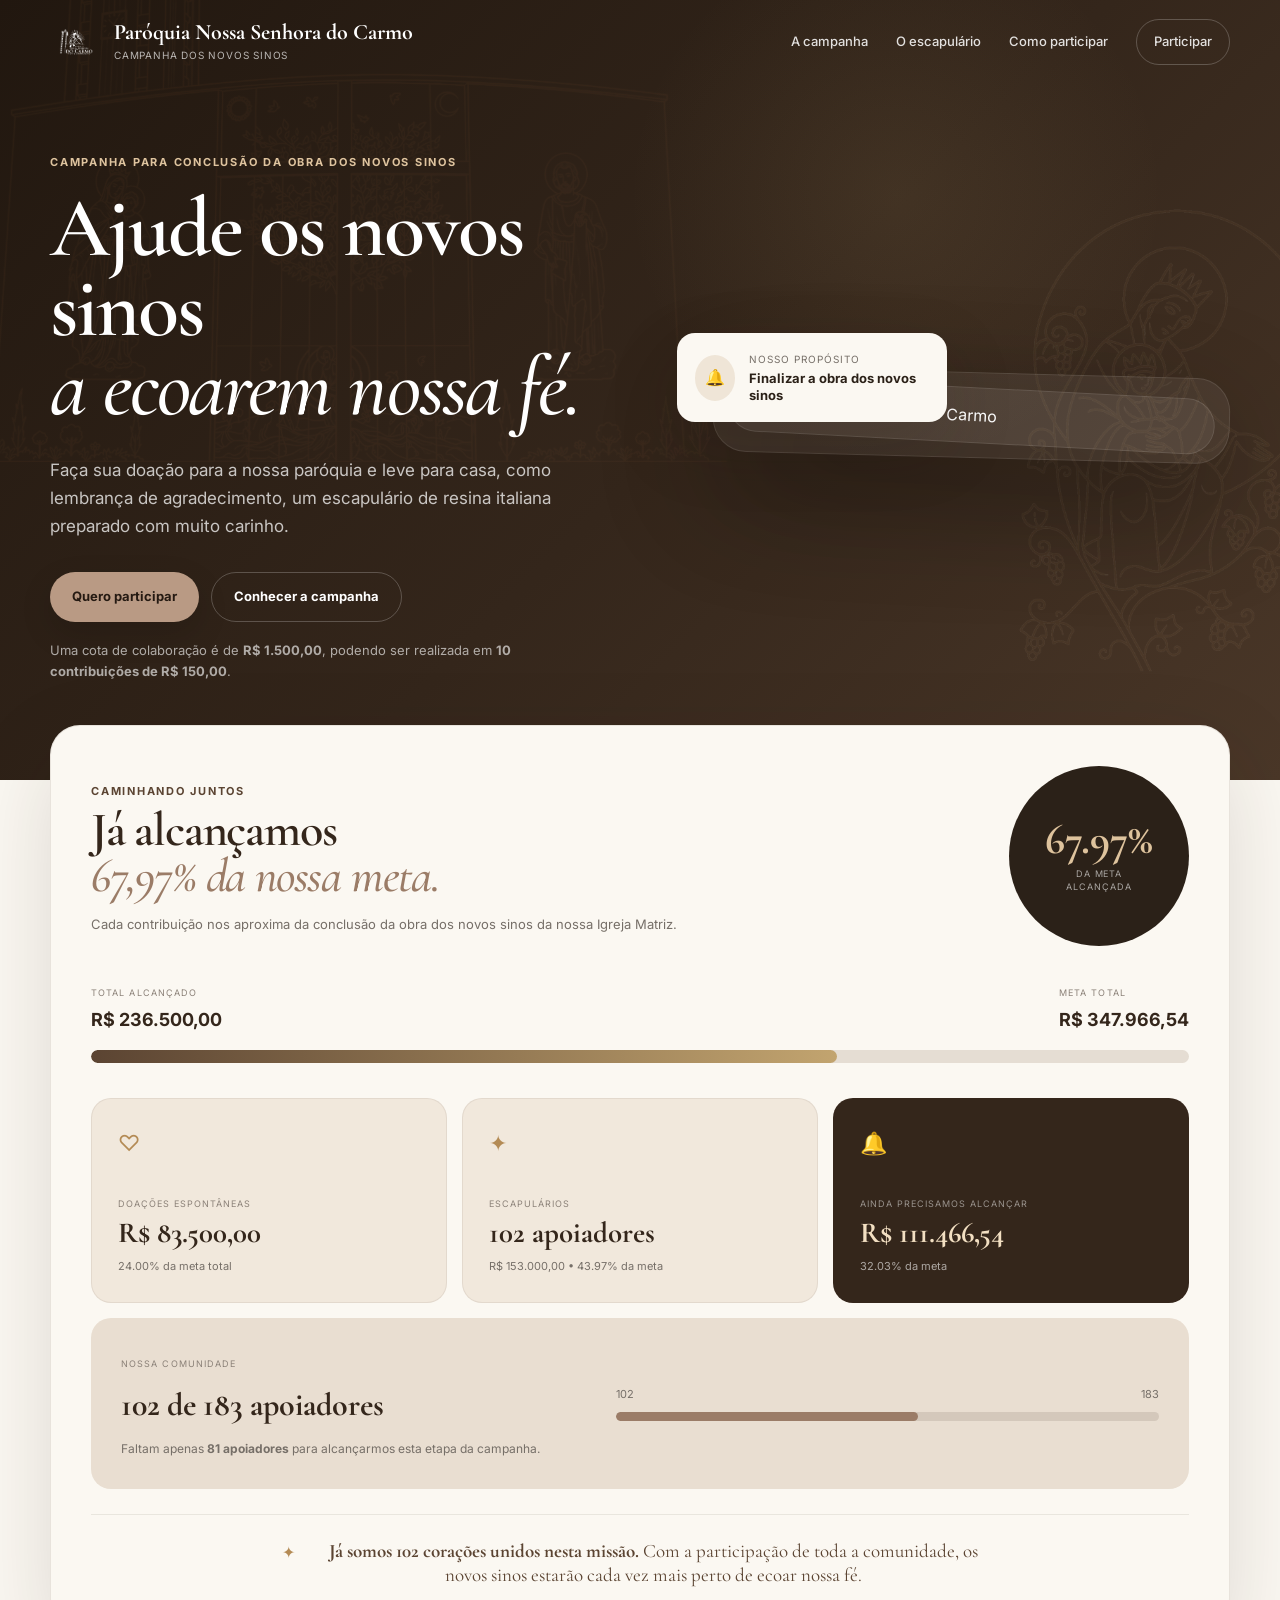
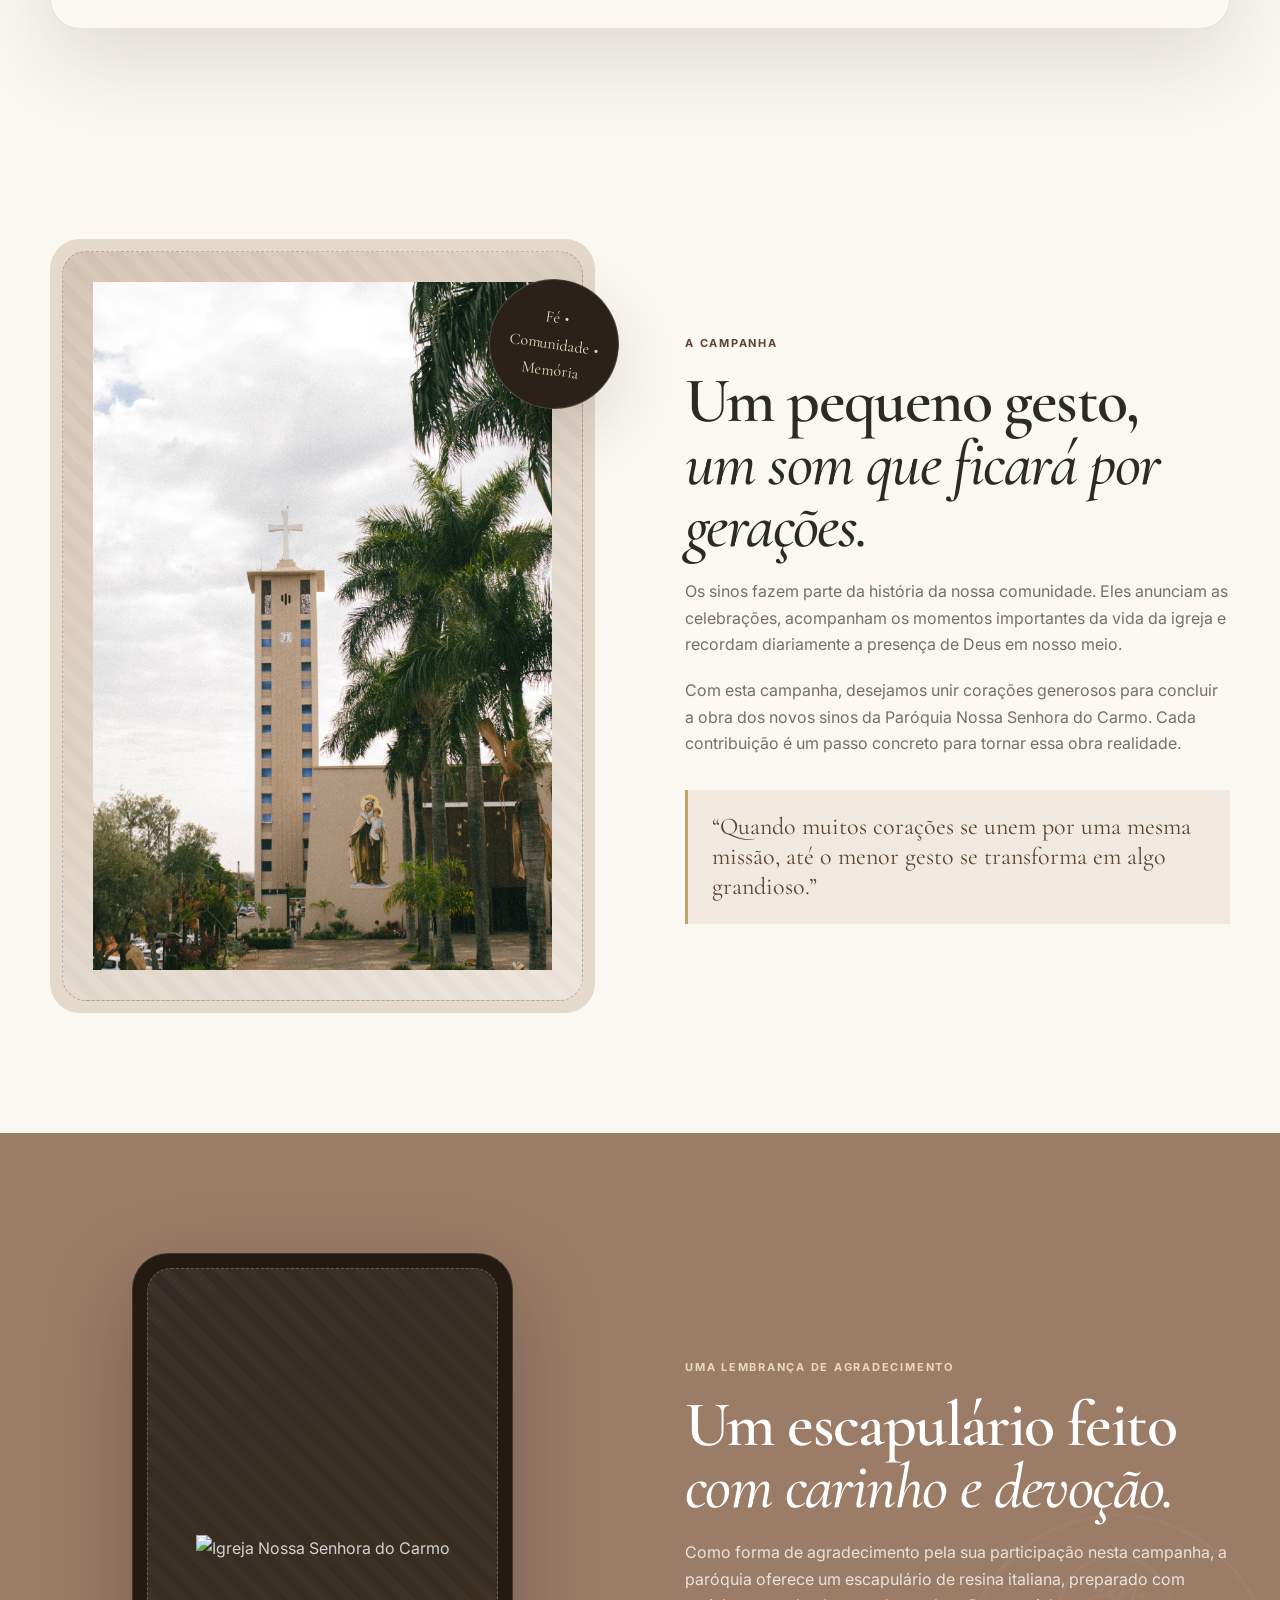
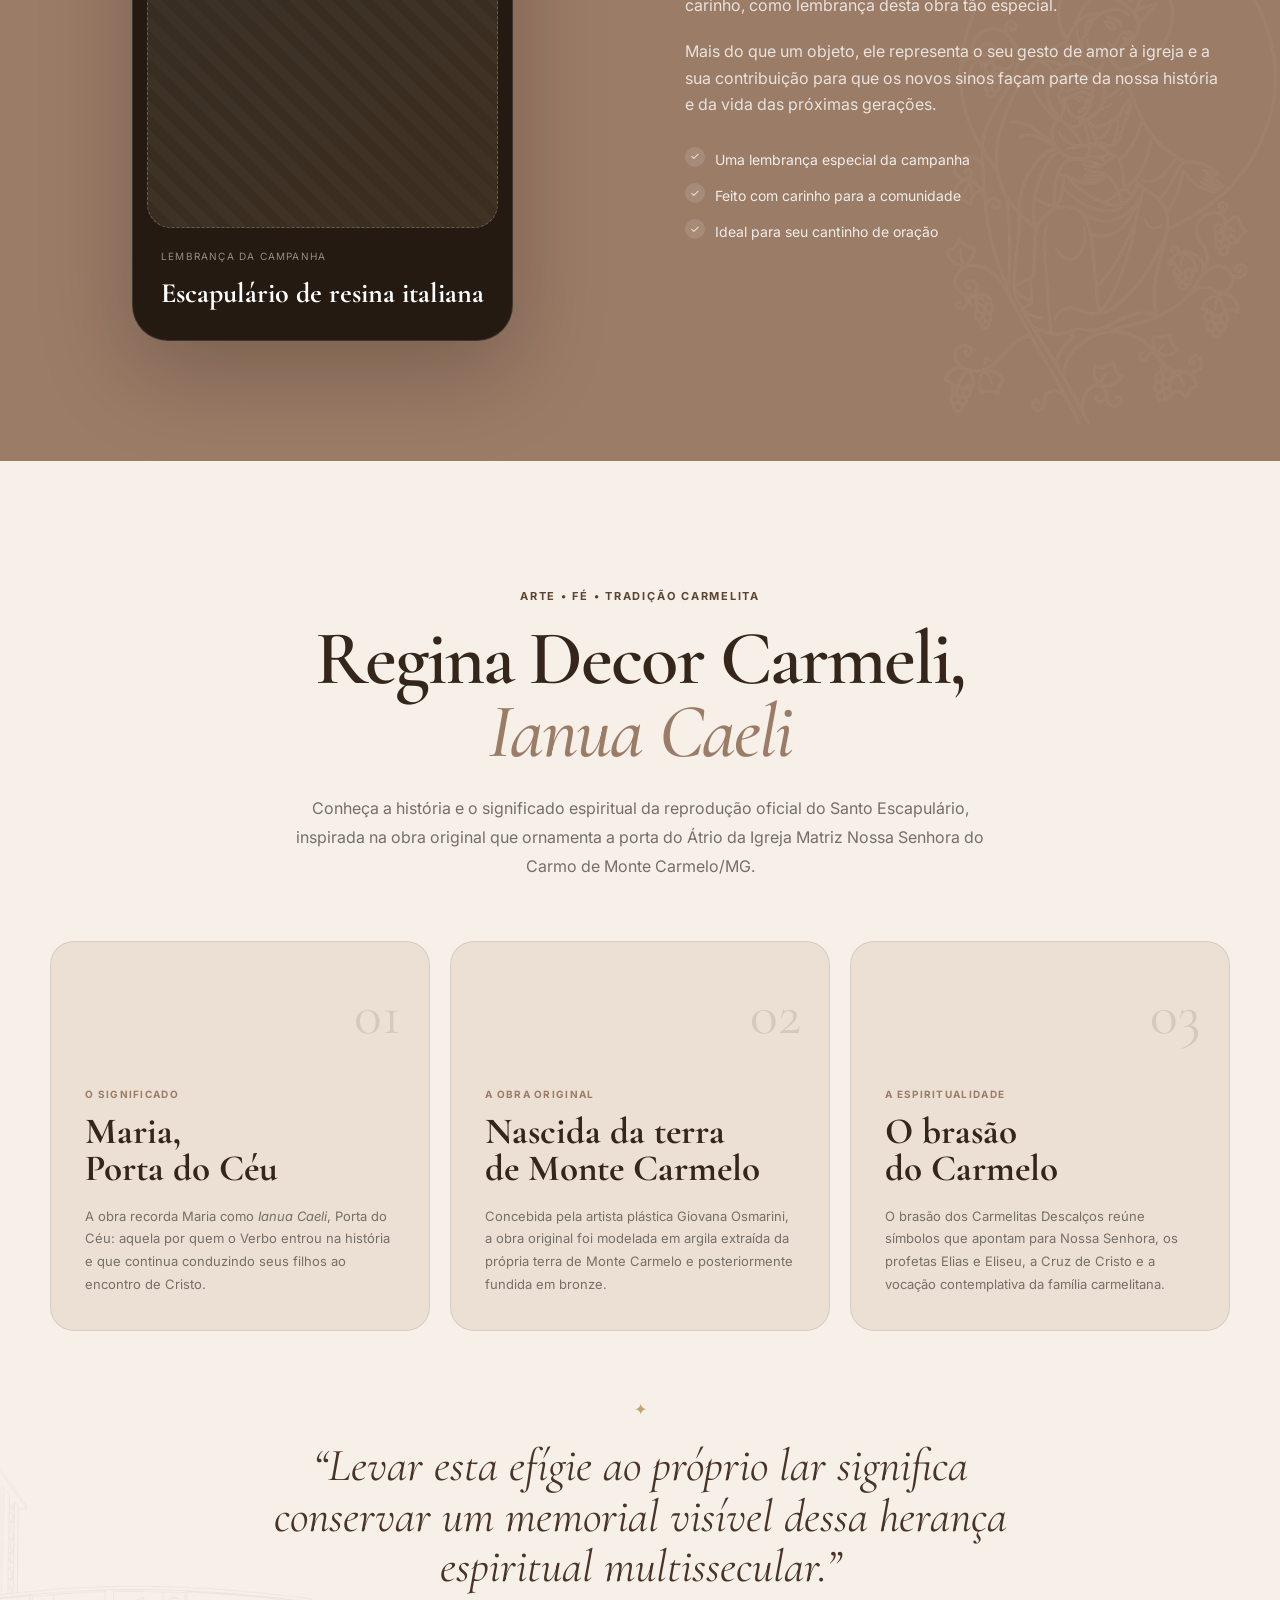
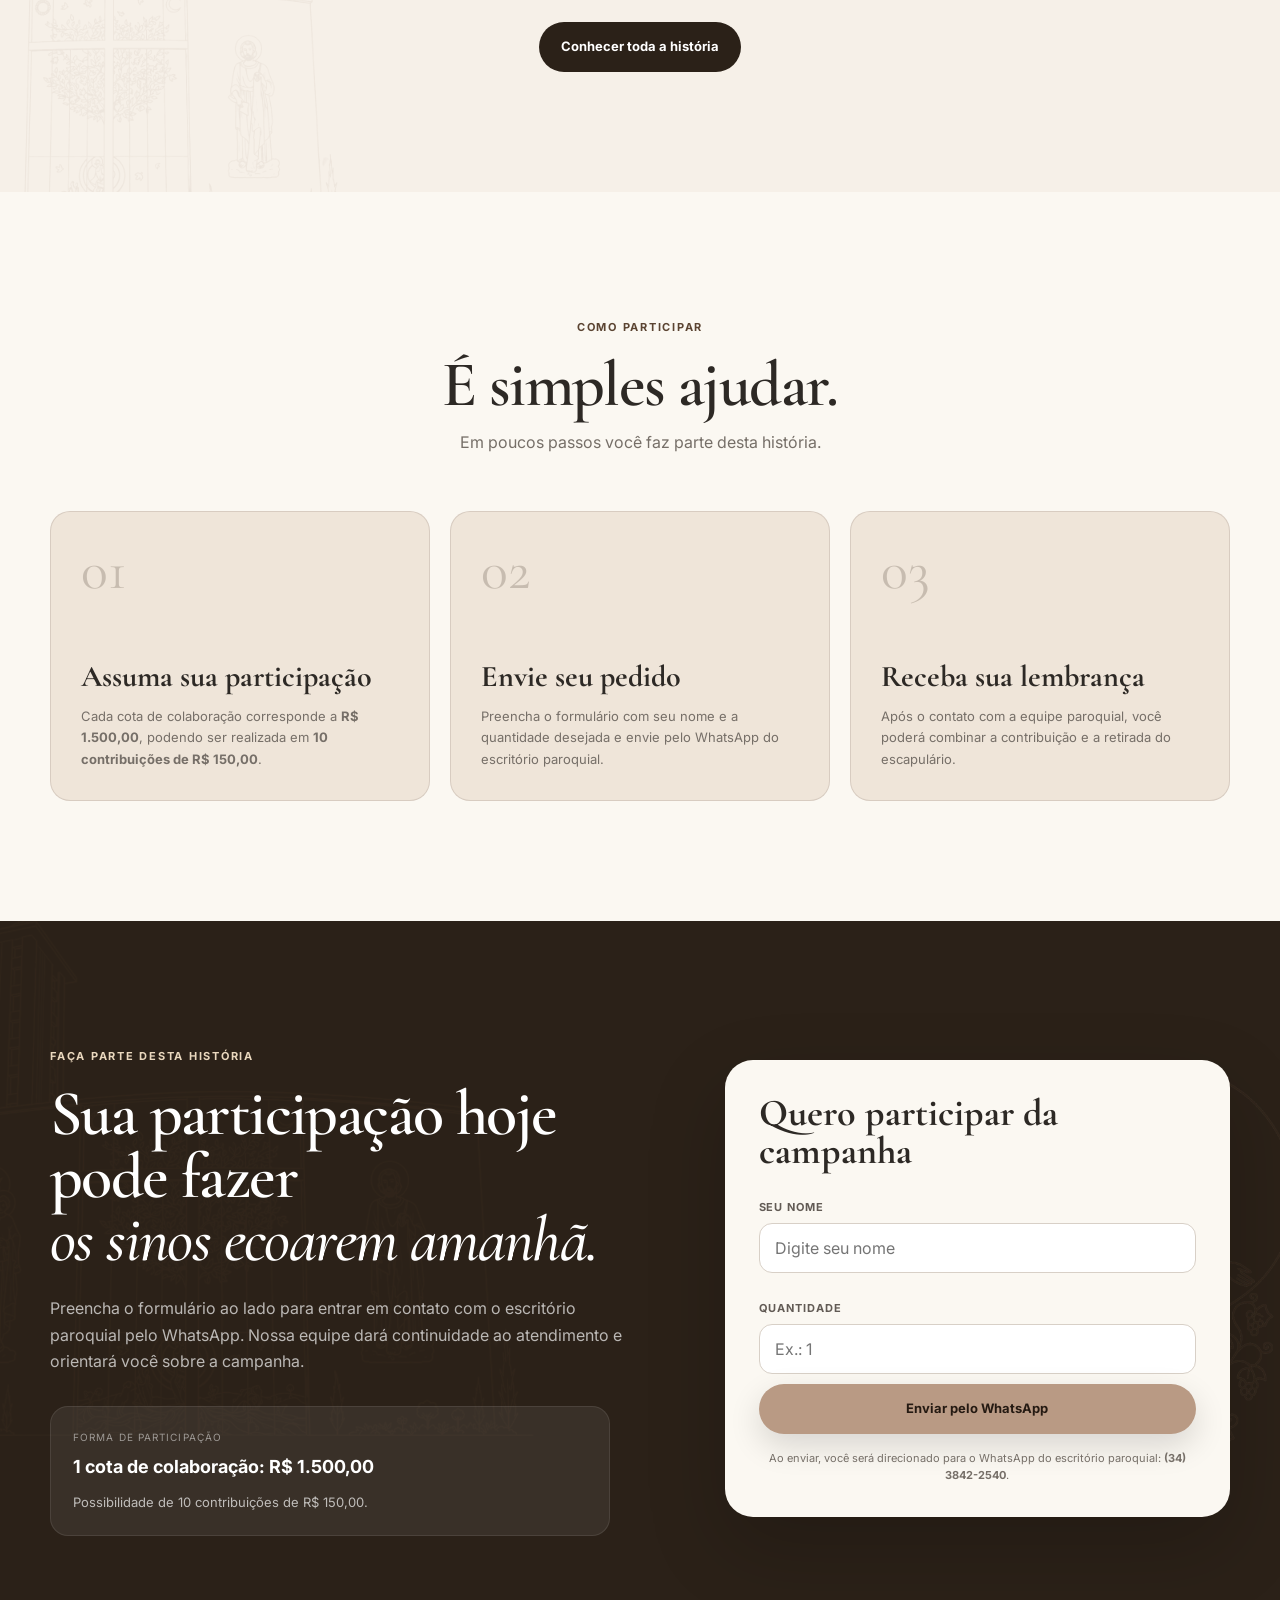
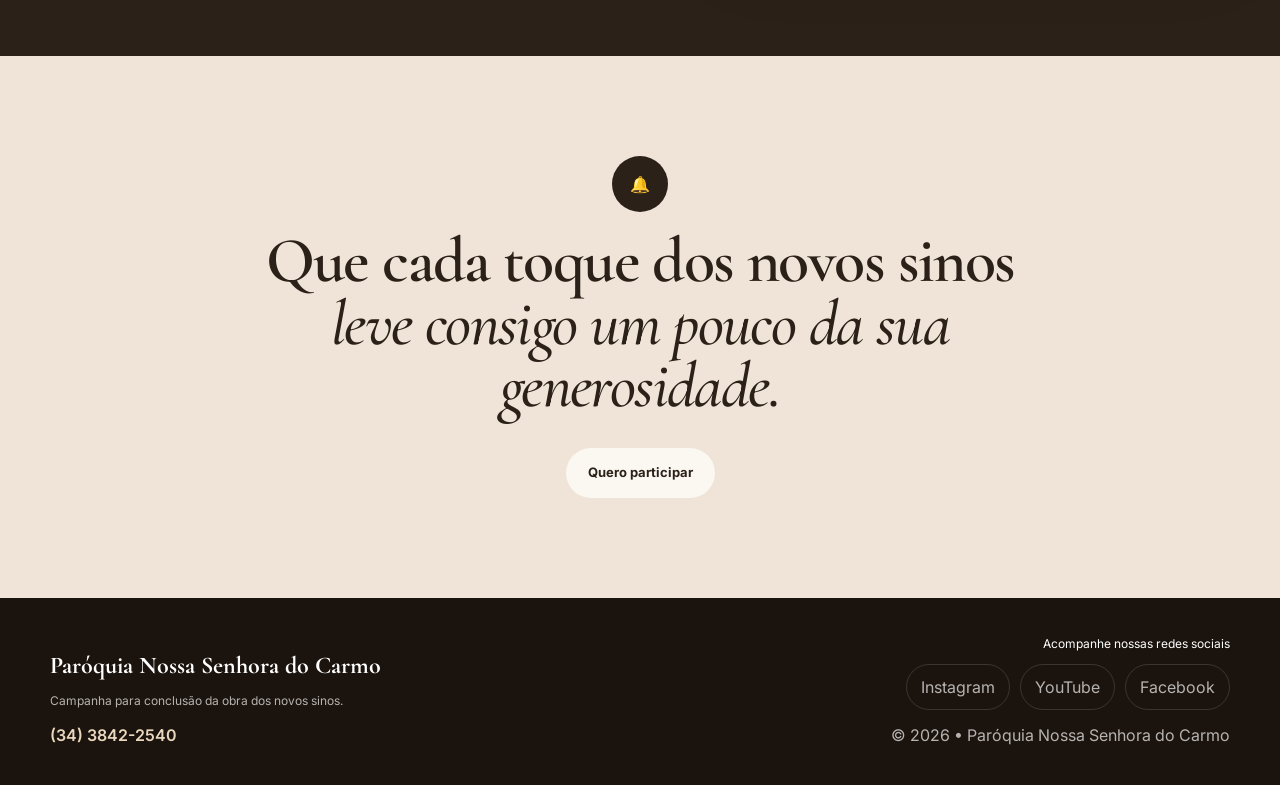
==== commit 8ace5d83: "v6" ====
--- a/index.html
+++ b/index.html
@@ -105,35 +105,228 @@
       </div>
     </section>
 
-    <section class="progress-section">
-      <div class="container">
-        <div class="progress-card reveal">
-          <div>
-            <span class="eyebrow dark">Nossa meta</span>
-            <h2>Cada gesto faz o sino tocar mais perto.</h2>
-          </div>
-
-          <div class="progress-content">
-            <div class="progress-values">
-              <div>
-                <small>Arrecadado</small>
-                <strong id="raisedValue">R$ 0,00</strong>
-              </div>
-              <div class="goal">
-                <small>Meta da campanha</small>
-                <strong id="goalValue">R$ 20.000,00</strong>
-              </div>
+    <section class="campaign-progress">
+
+    <div class="container">
+
+        <div class="campaign-progress-card reveal">
+
+            <div class="campaign-progress-header">
+
+                <div>
+                    <span class="eyebrow dark">
+                        Caminhando juntos
+                    </span>
+
+                    <h2>
+                        Já alcançamos
+                        <em>67,97% da nossa meta.</em>
+                    </h2>
+
+                    <p>
+                        Cada contribuição nos aproxima da conclusão
+                        da obra dos novos sinos da nossa Igreja Matriz.
+                    </p>
+                </div>
+
+                <div class="main-percentage">
+                    <strong id="totalPercent">67,97%</strong>
+                    <span>da meta alcançada</span>
+                </div>
+
             </div>
 
-            <div class="progress-track" aria-label="Progresso da campanha">
-              <div class="progress-bar" id="progressBar"></div>
+
+            <!-- BARRA PRINCIPAL -->
+            <div class="main-progress">
+
+                <div class="progress-values">
+
+                    <div>
+                        <small>Total alcançado</small>
+                        <strong id="totalRaised">
+                            R$ 236.500,00
+                        </strong>
+                    </div>
+
+                    <div>
+                        <small>Meta total</small>
+                        <strong id="goalValue">
+                            R$ 347.966,54
+                        </strong>
+                    </div>
+
+                </div>
+
+                <div class="progress-track">
+
+                    <div
+                        class="progress-bar"
+                        id="progressBar">
+                    </div>
+
+                </div>
+
             </div>
 
-            <p id="progressText">0% da meta alcançada</p>
-          </div>
-        </div>
-      </div>
-    </section>
+
+            <!-- DETALHAMENTO -->
+            <div class="campaign-stats">
+
+                <article class="stat-card">
+
+                    <span class="stat-icon">
+                        ♡
+                    </span>
+
+                    <small>
+                        Doações espontâneas
+                    </small>
+
+                    <strong id="spontaneousValue">
+                        R$ 83.500,00
+                    </strong>
+
+                    <p>
+                        <span id="spontaneousPercent">
+                            24,00%
+                        </span>
+                        da meta total
+                    </p>
+
+                </article>
+
+
+                <article class="stat-card">
+
+                    <span class="stat-icon">
+                        ✦
+                    </span>
+
+                    <small>
+                        Escapulários
+                    </small>
+
+                    <strong>
+                        <span id="scapularCount">
+                            102
+                        </span>
+                        apoiadores
+                    </strong>
+
+                    <p>
+                        R$ 153.000,00 •
+                        <span id="scapularPercent">
+                            43,97%
+                        </span>
+                        da meta
+                    </p>
+
+                </article>
+
+
+                <article class="stat-card highlight">
+
+                    <span class="stat-icon">
+                        🔔
+                    </span>
+
+                    <small>
+                        Ainda precisamos alcançar
+                    </small>
+
+                    <strong id="remainingValue">
+                        R$ 111.466,54
+                    </strong>
+
+                    <p>
+                        <span id="remainingPercent">
+                            32,03%
+                        </span>
+                        da meta
+                    </p>
+
+                </article>
+
+            </div>
+
+
+            <!-- APOIADORES -->
+            <div class="supporters-box">
+
+                <div class="supporters-text">
+
+                    <small>
+                        Nossa comunidade
+                    </small>
+
+                    <h3>
+                        <span id="supportersCurrent">102</span>
+                        de
+                        <span id="supportersGoal">183</span>
+                        apoiadores
+                    </h3>
+
+                    <p>
+                        Faltam apenas
+                        <strong id="supportersRemaining">
+                            81 apoiadores
+                        </strong>
+                        para alcançarmos esta etapa da campanha.
+                    </p>
+
+                </div>
+
+
+                <div class="supporters-progress">
+
+                    <div class="supporters-numbers">
+
+                        <span>
+                            102
+                        </span>
+
+                        <span>
+                            183
+                        </span>
+
+                    </div>
+
+                    <div class="supporters-track">
+
+                        <div
+                            class="supporters-bar"
+                            id="supportersBar">
+                        </div>
+
+                    </div>
+
+                </div>
+
+            </div>
+
+
+            <div class="campaign-message">
+
+                <span>✦</span>
+
+                <p>
+                    <strong>
+                        Já somos 102 corações unidos nesta missão.
+                    </strong>
+
+                    Com a participação de toda a comunidade,
+                    os novos sinos estarão cada vez mais perto
+                    de ecoar nossa fé.
+                </p>
+
+            </div>
+
+        </div>
+
+    </div>
+
+</section>
 
     <section class="section campaign" id="campanha">
       <img src="img/ornamento-igreja.png" alt="" class="ornament ornament-section-left" aria-hidden="true">
--- a/style.css
+++ b/style.css
@@ -241,6 +241,494 @@
 .progress-bar { height: 100%; width: 0%; border-radius: inherit; background: linear-gradient(90deg, var(--brown-700), var(--gold)); transition: width 1s ease; }
 .progress-content > p { margin-top: 8px; color: var(--muted); font-size: 11px; text-align: right; }
 
+/* ==========================================
+   PROGRESSO DA CAMPANHA
+========================================== */
+
+.campaign-progress {
+    position: relative;
+    z-index: 5;
+
+    margin-top: -55px;
+    padding-bottom: 90px;
+}
+
+
+.campaign-progress-card {
+    padding: 40px;
+
+    background: #fbf8f2;
+
+    border:
+        1px solid
+        rgba(61, 44, 31, .10);
+
+    border-radius: 30px;
+
+    box-shadow:
+        0 30px 90px
+        rgba(42, 29, 18, .14);
+}
+
+
+/* CABEÇALHO */
+
+.campaign-progress-header {
+    display: grid;
+
+    grid-template-columns:
+        1fr auto;
+
+    gap: 50px;
+
+    align-items: center;
+}
+
+
+.campaign-progress-header h2 {
+    max-width: 620px;
+
+    font-family:
+        "Cormorant Garamond",
+        serif;
+
+    font-size: 48px;
+
+    line-height: .95;
+
+    color: #34261b;
+}
+
+
+.campaign-progress-header h2 em {
+    display: block;
+
+    font-weight: 500;
+
+    color: #9b7c67;
+}
+
+
+.campaign-progress-header p {
+    max-width: 600px;
+
+    margin-top: 15px;
+
+    color: #766f68;
+
+    font-size: 13px;
+}
+
+
+/* PORCENTAGEM GRANDE */
+
+.main-percentage {
+    width: 180px;
+    height: 180px;
+
+    display: flex;
+    flex-direction: column;
+
+    align-items: center;
+    justify-content: center;
+
+    text-align: center;
+
+    border-radius: 50%;
+
+    background: #2b2118;
+
+    color: #fff;
+}
+
+
+.main-percentage strong {
+    font-family:
+        "Cormorant Garamond",
+        serif;
+
+    font-size: 43px;
+
+    line-height: 1;
+
+    color: #dec39d;
+}
+
+
+.main-percentage span {
+    width: 100px;
+
+    margin-top: 7px;
+
+    font-size: 9px;
+
+    line-height: 1.4;
+
+    text-transform: uppercase;
+
+    letter-spacing: .1em;
+
+    color:
+        rgba(255,255,255,.6);
+}
+
+
+/* BARRA PRINCIPAL */
+
+.main-progress {
+    margin-top: 40px;
+}
+
+
+.progress-values {
+    display: flex;
+
+    justify-content: space-between;
+
+    gap: 25px;
+}
+
+
+.progress-values small,
+.progress-values strong {
+    display: block;
+}
+
+
+.progress-values small {
+    font-size: 9px;
+
+    text-transform: uppercase;
+
+    letter-spacing: .12em;
+
+    color: #8b8178;
+}
+
+
+.progress-values strong {
+    margin-top: 4px;
+
+    font-size: 18px;
+
+    color: #34261b;
+}
+
+
+.progress-track {
+    height: 13px;
+
+    margin-top: 15px;
+
+    overflow: hidden;
+
+    border-radius: 999px;
+
+    background: #e5ddd3;
+}
+
+
+.progress-bar {
+    width: 0%;
+    height: 100%;
+
+    border-radius: inherit;
+
+    background:
+        linear-gradient(
+            90deg,
+            #5b4432,
+            #c2a46f
+        );
+
+    transition:
+        width 1.2s ease;
+}
+
+
+/* CARDS */
+
+.campaign-stats {
+    display: grid;
+
+    grid-template-columns:
+        repeat(3, 1fr);
+
+    gap: 15px;
+
+    margin-top: 35px;
+}
+
+
+.stat-card {
+    position: relative;
+
+    min-height: 205px;
+
+    padding: 26px;
+
+    display: flex;
+
+    flex-direction: column;
+
+    justify-content: flex-end;
+
+    border-radius: 20px;
+
+    background: #f1e8dc;
+
+    border:
+        1px solid
+        rgba(61,44,31,.08);
+}
+
+
+.stat-card.highlight {
+    background: #34261b;
+
+    color: #fff;
+}
+
+
+.stat-icon {
+    margin-bottom: auto;
+
+    font-size: 22px;
+
+    color: #b48b55;
+}
+
+
+.stat-card small {
+    font-size: 9px;
+
+    text-transform: uppercase;
+
+    letter-spacing: .11em;
+
+    color: #8b8178;
+}
+
+
+.stat-card.highlight small {
+    color:
+        rgba(255,255,255,.5);
+}
+
+
+.stat-card strong {
+    display: block;
+
+    margin-top: 7px;
+
+    font-family:
+        "Cormorant Garamond",
+        serif;
+
+    font-size: 29px;
+
+    line-height: 1;
+
+    color: #34261b;
+}
+
+
+.stat-card.highlight strong {
+    color: #f2dfc2;
+}
+
+
+.stat-card p {
+    margin-top: 10px;
+
+    font-size: 11px;
+
+    color: #766f68;
+}
+
+
+.stat-card.highlight p {
+    color:
+        rgba(255,255,255,.6);
+}
+
+
+/* APOIADORES */
+
+.supporters-box {
+    margin-top: 15px;
+
+    padding: 30px;
+
+    display: grid;
+
+    grid-template-columns:
+        .9fr 1.1fr;
+
+    gap: 50px;
+
+    align-items: center;
+
+    border-radius: 20px;
+
+    background: #e9ded1;
+}
+
+
+.supporters-text small {
+    text-transform: uppercase;
+
+    letter-spacing: .12em;
+
+    font-size: 9px;
+
+    color: #8b8178;
+}
+
+
+.supporters-text h3 {
+    margin-top: 5px;
+
+    font-family:
+        "Cormorant Garamond",
+        serif;
+
+    font-size: 32px;
+
+    color: #34261b;
+}
+
+
+.supporters-text p {
+    margin-top: 7px;
+
+    font-size: 12px;
+
+    color: #766f68;
+}
+
+
+.supporters-numbers {
+    display: flex;
+
+    justify-content: space-between;
+
+    margin-bottom: 9px;
+
+    font-size: 11px;
+
+    color: #766f68;
+}
+
+
+.supporters-track {
+    height: 9px;
+
+    overflow: hidden;
+
+    border-radius: 999px;
+
+    background:
+        rgba(61,44,31,.12);
+}
+
+
+.supporters-bar {
+    width: 0%;
+    height: 100%;
+
+    border-radius: inherit;
+
+    background: #9b7c67;
+
+    transition:
+        width 1.2s ease;
+}
+
+
+/* MENSAGEM */
+
+.campaign-message {
+    margin-top: 25px;
+
+    padding-top: 24px;
+
+    display: flex;
+
+    justify-content: center;
+
+    gap: 13px;
+
+    border-top:
+        1px solid
+        rgba(61,44,31,.09);
+}
+
+
+.campaign-message > span {
+    color: #b48b55;
+}
+
+
+.campaign-message p {
+    max-width: 690px;
+
+    font-family:
+        "Cormorant Garamond",
+        serif;
+
+    font-size: 19px;
+
+    line-height: 1.3;
+
+    text-align: center;
+
+    color: #5b4432;
+}
+
+
+/* RESPONSIVO */
+
+@media(max-width: 850px) {
+
+    .campaign-progress-header,
+    .supporters-box {
+        grid-template-columns: 1fr;
+    }
+
+
+    .main-percentage {
+        width: 150px;
+        height: 150px;
+
+        margin: auto;
+    }
+
+
+    .campaign-stats {
+        grid-template-columns: 1fr;
+    }
+
+}
+
+
+@media(max-width: 600px) {
+
+    .campaign-progress-card {
+        padding: 25px 18px;
+    }
+
+
+    .campaign-progress-header h2 {
+        font-size: 41px;
+    }
+
+
+    .progress-values {
+        flex-direction: column;
+    }
+
+}
 .section { padding: 120px 0; position: relative; overflow: hidden; }
 .split { display: grid; grid-template-columns: 1fr 1fr; gap: 90px; align-items: center; }
 .split.reverse > :first-child { order: 2; }
